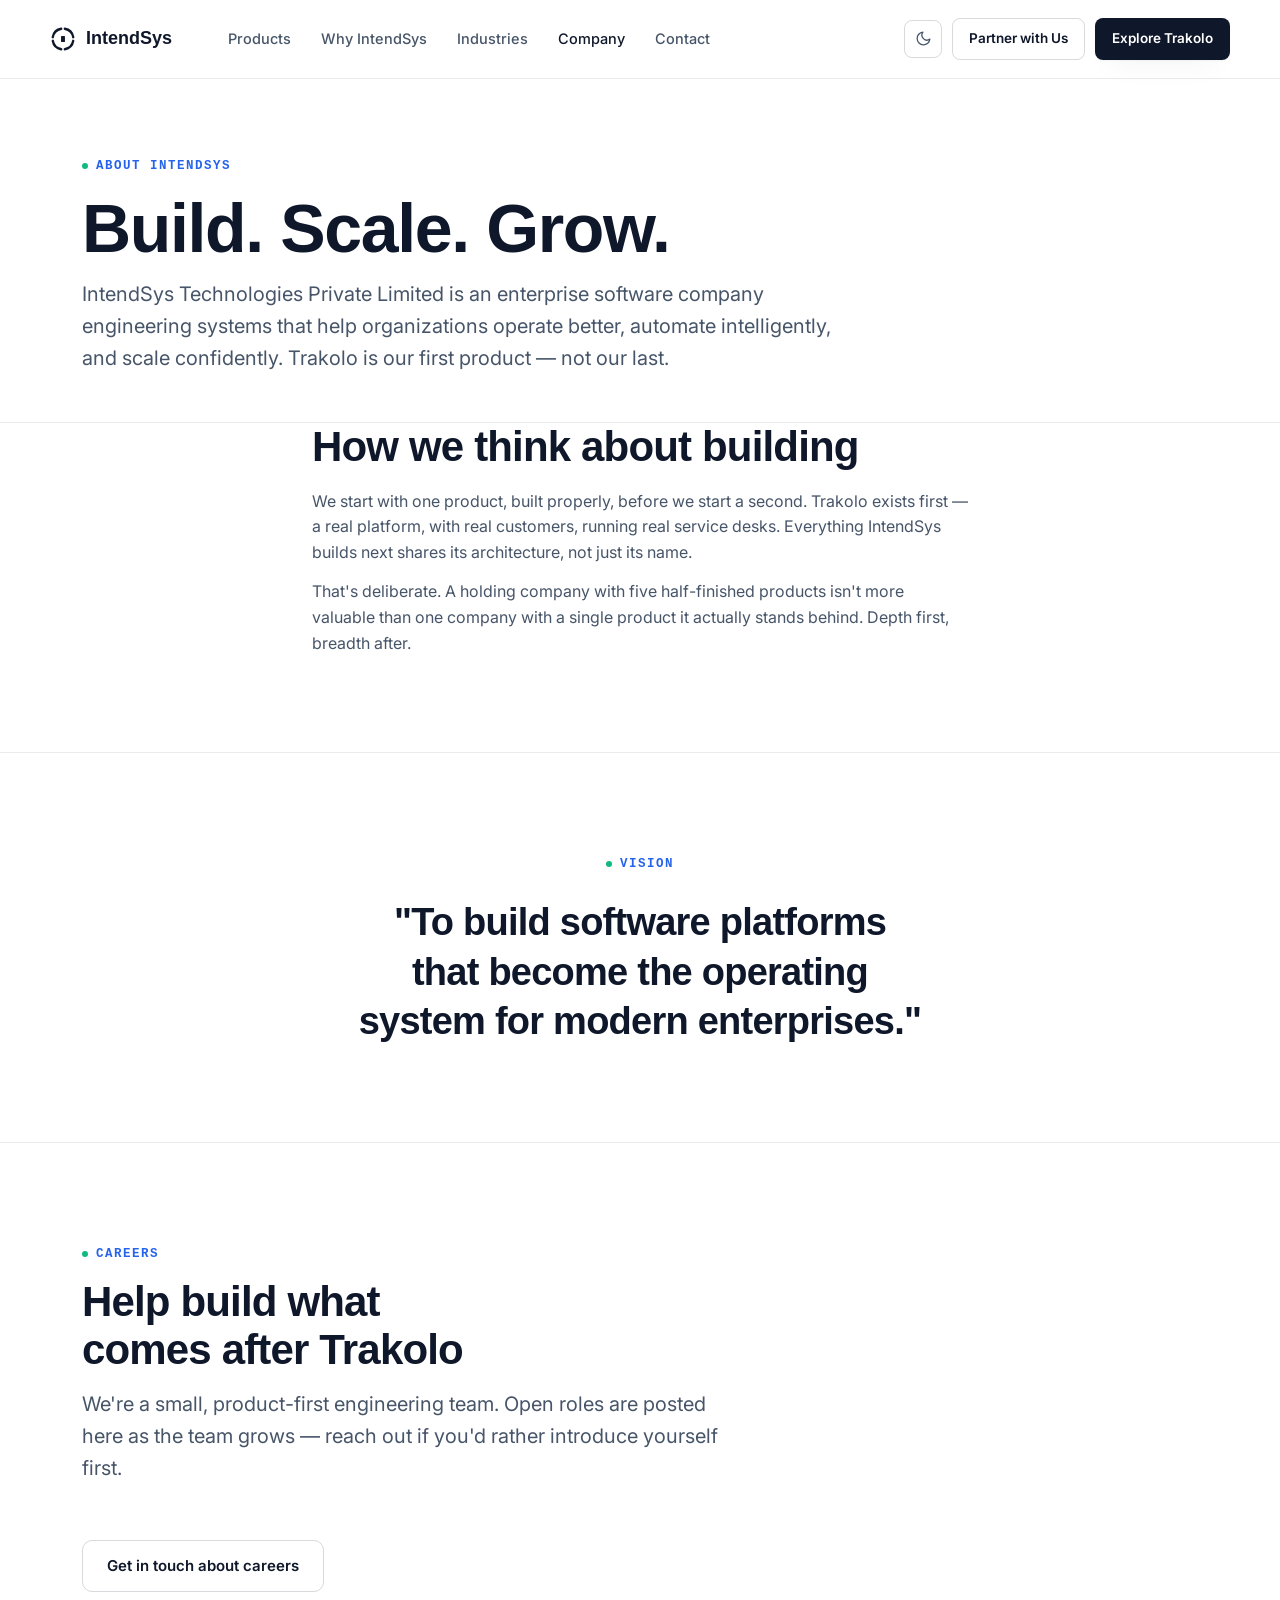
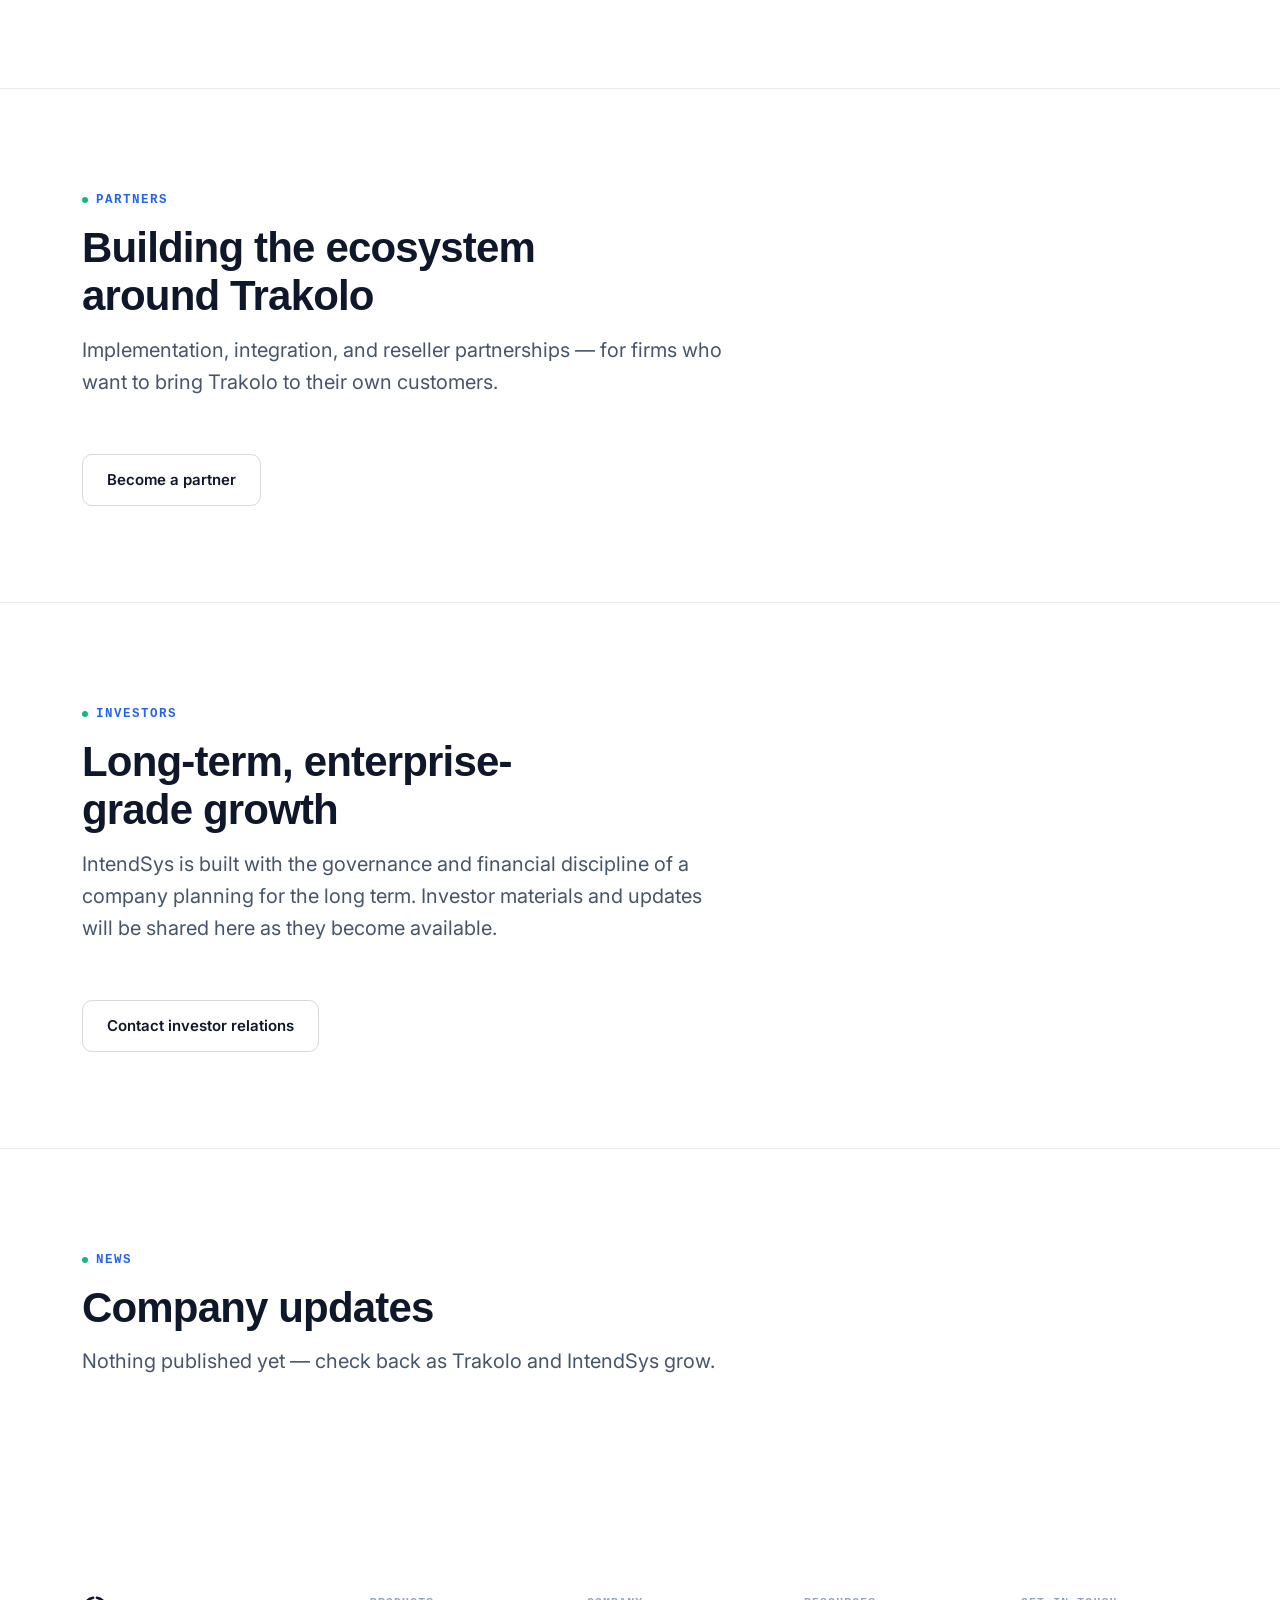
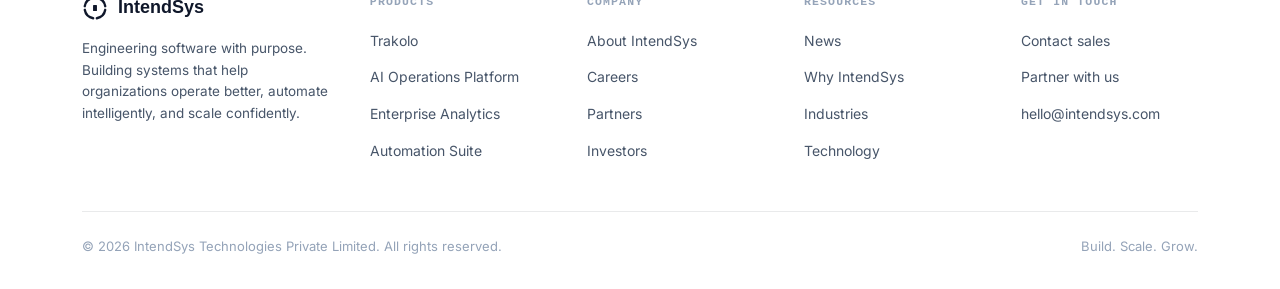
==== about.html @ 914d59b0 "Add IntendSys corporate website: home, Trakolo product page, about, contact" ====
<!DOCTYPE html>
<html lang="en">
<head>
<meta charset="UTF-8">
<meta name="viewport" content="width=device-width, initial-scale=1.0">
<title>About IntendSys — Build. Scale. Grow.</title>
<meta name="description" content="IntendSys Technologies Private Limited — the company behind Trakolo. Our vision, careers, partners, investors, and news.">
<link rel="icon" href="data:image/svg+xml,%3Csvg xmlns='http://www.w3.org/2000/svg' viewBox='0 0 100 100'%3E%3Cpath d='M56.95 10.61A40 40 0 0189.39 43.05M89.39 56.95A40 40 0 0156.95 89.39M43.05 89.39A40 40 0 0110.61 56.95M10.61 43.05A40 40 0 0143.05 10.61' fill='none' stroke='%230F172A' stroke-width='9' stroke-linecap='round'/%3E%3Crect x='42.5' y='38.5' width='15' height='23' rx='2.2' fill='%230F172A'/%3E%3C/svg%3E">
<link rel="stylesheet" href="styles.css">
</head>
<body>

<header class="site-header">
  <nav class="wrap nav">
    <a href="index.html" class="logo">
      <svg viewBox="0 0 100 100"><path d="M56.95 10.61A40 40 0 0189.39 43.05M89.39 56.95A40 40 0 0156.95 89.39M43.05 89.39A40 40 0 0110.61 56.95M10.61 43.05A40 40 0 0143.05 10.61" fill="none" stroke="currentColor" stroke-width="9" stroke-linecap="round"/><rect x="42.5" y="38.5" width="15" height="23" rx="2.2" fill="currentColor"/></svg>
      IntendSys
    </a>
    <button class="nav-toggle" aria-label="Toggle menu" aria-expanded="false">☰</button>
    <div class="nav-links">
      <a href="index.html#products">Products</a>
      <a href="index.html#why">Why IntendSys</a>
      <a href="index.html#industries">Industries</a>
      <a href="about.html" class="current">Company</a>
      <a href="contact.html">Contact</a>
    </div>
    <div class="nav-actions">
      <button class="theme-toggle" aria-label="Toggle dark mode">
        <svg class="moon" viewBox="0 0 24 24" fill="none" stroke="currentColor" stroke-width="1.8" stroke-linecap="round" stroke-linejoin="round"><path d="M21 12.79A9 9 0 1111.21 3 7 7 0 0021 12.79z"/></svg>
        <svg class="sun" viewBox="0 0 24 24" fill="none" stroke="currentColor" stroke-width="1.8" stroke-linecap="round" stroke-linejoin="round"><circle cx="12" cy="12" r="4"/><path d="M12 2v2M12 20v2M4.9 4.9l1.4 1.4M17.7 17.7l1.4 1.4M2 12h2M20 12h2M4.9 19.1l1.4-1.4M17.7 6.3l1.4-1.4"/></svg>
      </button>
      <a href="contact.html" class="btn btn-ghost btn-sm">Partner with Us</a>
      <a href="trakolo.html" class="btn btn-primary btn-sm">Explore Trakolo</a>
    </div>
  </nav>
</header>

<section class="page-header">
  <div class="wrap">
    <span class="eyebrow">About IntendSys</span>
    <h1>Build. Scale. Grow.</h1>
    <p class="lead">IntendSys Technologies Private Limited is an enterprise software company engineering systems that help organizations operate better, automate intelligently, and scale confidently. Trakolo is our first product — not our last.</p>
  </div>
</section>

<section style="padding-top:0;">
  <div class="wrap vision-inner" style="text-align:left; max-width:720px;">
    <h2 style="margin-bottom:18px;">How we think about building</h2>
    <p style="margin-bottom:14px;">We start with one product, built properly, before we start a second. Trakolo exists first — a real platform, with real customers, running real service desks. Everything IntendSys builds next shares its architecture, not just its name.</p>
    <p>That's deliberate. A holding company with five half-finished products isn't more valuable than one company with a single product it actually stands behind. Depth first, breadth after.</p>
  </div>
</section>

<section class="vision" id="vision">
  <div class="wrap vision-inner">
    <span class="eyebrow">Vision</span>
    <blockquote>"To build software platforms that become the operating system for modern enterprises."</blockquote>
  </div>
</section>

<section id="careers">
  <div class="wrap">
    <div class="section-head">
      <span class="eyebrow">Careers</span>
      <h2>Help build what comes after Trakolo</h2>
      <p class="lead">We're a small, product-first engineering team. Open roles are posted here as the team grows — reach out if you'd rather introduce yourself first.</p>
    </div>
    <a href="contact.html" class="btn btn-ghost">Get in touch about careers</a>
  </div>
</section>

<section id="partners">
  <div class="wrap">
    <div class="section-head">
      <span class="eyebrow">Partners</span>
      <h2>Building the ecosystem around Trakolo</h2>
      <p class="lead">Implementation, integration, and reseller partnerships — for firms who want to bring Trakolo to their own customers.</p>
    </div>
    <a href="contact.html" class="btn btn-ghost">Become a partner</a>
  </div>
</section>

<section id="investors">
  <div class="wrap">
    <div class="section-head">
      <span class="eyebrow">Investors</span>
      <h2>Long-term, enterprise-grade growth</h2>
      <p class="lead">IntendSys is built with the governance and financial discipline of a company planning for the long term. Investor materials and updates will be shared here as they become available.</p>
    </div>
    <a href="contact.html" class="btn btn-ghost">Contact investor relations</a>
  </div>
</section>

<section id="news">
  <div class="wrap">
    <div class="section-head">
      <span class="eyebrow">News</span>
      <h2>Company updates</h2>
      <p class="lead">Nothing published yet — check back as Trakolo and IntendSys grow.</p>
    </div>
  </div>
</section>

<footer>
  <div class="wrap">
    <div class="footer-top">
      <div class="footer-brand">
        <a href="index.html" class="logo">
          <svg viewBox="0 0 100 100"><path d="M56.95 10.61A40 40 0 0189.39 43.05M89.39 56.95A40 40 0 0156.95 89.39M43.05 89.39A40 40 0 0110.61 56.95M10.61 43.05A40 40 0 0143.05 10.61" fill="none" stroke="currentColor" stroke-width="9" stroke-linecap="round"/><rect x="42.5" y="38.5" width="15" height="23" rx="2.2" fill="currentColor"/></svg>
          IntendSys
        </a>
        <p>Engineering software with purpose. Building systems that help organizations operate better, automate intelligently, and scale confidently.</p>
      </div>
      <div class="footer-col">
        <h5>Products</h5>
        <ul>
          <li><a href="trakolo.html">Trakolo</a></li>
          <li><a href="index.html#products">AI Operations Platform</a></li>
          <li><a href="index.html#products">Enterprise Analytics</a></li>
          <li><a href="index.html#products">Automation Suite</a></li>
        </ul>
      </div>
      <div class="footer-col">
        <h5>Company</h5>
        <ul>
          <li><a href="about.html">About IntendSys</a></li>
          <li><a href="about.html#careers">Careers</a></li>
          <li><a href="about.html#partners">Partners</a></li>
          <li><a href="about.html#investors">Investors</a></li>
        </ul>
      </div>
      <div class="footer-col">
        <h5>Resources</h5>
        <ul>
          <li><a href="about.html#news">News</a></li>
          <li><a href="index.html#why">Why IntendSys</a></li>
          <li><a href="index.html#industries">Industries</a></li>
          <li><a href="index.html#technology">Technology</a></li>
        </ul>
      </div>
      <div class="footer-col">
        <h5>Get in touch</h5>
        <ul>
          <li><a href="contact.html">Contact sales</a></li>
          <li><a href="contact.html">Partner with us</a></li>
          <li><a href="mailto:hello@intendsys.com">hello@intendsys.com</a></li>
        </ul>
      </div>
    </div>
    <div class="footer-bottom">
      <span>© 2026 IntendSys Technologies Private Limited. All rights reserved.</span>
      <span>Build. Scale. Grow.</span>
    </div>
  </div>
</footer>

<script src="nav.js"></script>
</body>
</html>
---- styles.css ----
/* IntendSys — shared styles */

@import url('https://api.fontshare.com/v2/css?f[]=general-sans@600,500,700&display=swap');
@import url('https://fonts.googleapis.com/css2?family=Inter:wght@400;500;600;700&display=swap');

:root{
  --navy: #0F172A;
  --blue: #2563EB;
  --blue-soft: #E8EFFE;
  --emerald: #10B981;
  --emerald-soft: #E4F7EF;

  --ink: #0F172A;
  --ink-soft: #475569;
  --ink-faint: #94A3B8;
  --paper: #FFFFFF;
  --panel: #F8FAFC;
  --panel-raised: #FFFFFF;
  --line: rgba(15,23,42,0.09);
  --line-strong: rgba(15,23,42,0.16);

  --shadow: 0 1px 2px rgba(15,23,42,0.04), 0 12px 32px -16px rgba(15,23,42,0.12);
  --shadow-lg: 0 24px 64px -24px rgba(15,23,42,0.22);

  --display: 'General Sans', -apple-system, BlinkMacSystemFont, 'Segoe UI', sans-serif;
  --sans: 'Inter', -apple-system, BlinkMacSystemFont, 'Segoe UI', sans-serif;
  --mono: ui-monospace, 'SF Mono', 'JetBrains Mono', Menlo, Consolas, monospace;

  --radius: 14px;
  --wrap: 1180px;
}

:root[data-theme="dark"]{
  --ink: #F1F5F9;
  --ink-soft: #A9B4C4;
  --ink-faint: #64748B;
  --paper: #0B1220;
  --panel: #111A2E;
  --panel-raised: #141D33;
  --line: rgba(241,245,249,0.09);
  --line-strong: rgba(241,245,249,0.16);
  --blue-soft: rgba(37,99,235,0.16);
  --emerald-soft: rgba(16,185,129,0.14);
  --shadow: 0 1px 2px rgba(0,0,0,0.2), 0 12px 32px -16px rgba(0,0,0,0.5);
  --shadow-lg: 0 24px 64px -24px rgba(0,0,0,0.7);
}

@media (prefers-color-scheme: dark){
  :root:not([data-theme="light"]){
    --ink: #F1F5F9;
    --ink-soft: #A9B4C4;
    --ink-faint: #64748B;
    --paper: #0B1220;
    --panel: #111A2E;
    --panel-raised: #141D33;
    --line: rgba(241,245,249,0.09);
    --line-strong: rgba(241,245,249,0.16);
    --blue-soft: rgba(37,99,235,0.16);
    --emerald-soft: rgba(16,185,129,0.14);
    --shadow: 0 1px 2px rgba(0,0,0,0.2), 0 12px 32px -16px rgba(0,0,0,0.5);
    --shadow-lg: 0 24px 64px -24px rgba(0,0,0,0.7);
  }
}

*{ box-sizing: border-box; margin:0; padding:0; }
html{ scroll-behavior: smooth; }
@media (prefers-reduced-motion: reduce){
  html{ scroll-behavior: auto; }
  *{ animation: none !important; transition: none !important; }
}
body{
  font-family: var(--sans);
  background: var(--paper);
  color: var(--ink);
  line-height: 1.6;
  -webkit-font-smoothing: antialiased;
  transition: background .25s ease, color .25s ease;
}
a{ color: inherit; text-decoration: none; }
img,svg{ display:block; max-width:100%; }
:focus-visible{ outline: 2px solid var(--blue); outline-offset: 3px; border-radius: 4px; }

.wrap{ max-width: var(--wrap); margin: 0 auto; padding: 0 32px; }

h1,h2,h3,h4{ font-family: var(--display); font-weight: 600; letter-spacing: -0.02em; text-wrap: balance; color: var(--ink); }
h1{ font-size: clamp(38px, 5.6vw, 68px); line-height: 1.06; }
h2{ font-size: clamp(28px, 3.4vw, 42px); line-height: 1.14; }
h3{ font-size: 20px; line-height: 1.3; }
p{ color: var(--ink-soft); }
.lead{ font-size: clamp(17px, 1.7vw, 20px); color: var(--ink-soft); max-width: 60ch; }

.eyebrow{
  display:inline-flex; align-items:center; gap:8px;
  font-family: var(--mono); font-size: 12.5px; letter-spacing: 0.12em; text-transform: uppercase;
  color: var(--blue); font-weight: 600;
}
.eyebrow::before{ content:""; width:6px; height:6px; border-radius:50%; background: var(--emerald); }

/* Buttons */
.btn{
  display:inline-flex; align-items:center; justify-content:center; gap:8px;
  padding: 13px 24px; border-radius: 10px; font-weight: 600; font-size: 15px;
  border: 1.5px solid transparent; cursor: pointer; font-family: var(--sans);
  transition: transform .15s ease, background .15s ease, border-color .15s ease, box-shadow .15s ease;
  white-space: nowrap;
}
.btn:active{ transform: translateY(1px); }
.btn-primary{ background: var(--navy); color: #fff; box-shadow: var(--shadow); }
.btn-primary:hover{ background: var(--blue); }
:root[data-theme="dark"] .btn-primary,
@media (prefers-color-scheme: dark){ .btn-primary{ background: var(--blue); color:#fff; } }
.btn-ghost{ border-color: var(--line-strong); color: var(--ink); background: transparent; }
.btn-ghost:hover{ border-color: var(--blue); color: var(--blue); }
.btn-sm{ padding: 9px 16px; font-size: 13.5px; border-radius: 8px; }

/* Nav */
.site-header{
  position: sticky; top:0; z-index: 100;
  background: color-mix(in srgb, var(--paper) 82%, transparent);
  backdrop-filter: blur(14px); -webkit-backdrop-filter: blur(14px);
  border-bottom: 1px solid var(--line);
}
.nav{ display:flex; align-items:center; padding: 18px 0; gap: 12px; }
.logo{ display:flex; align-items:center; gap:10px; font-family: var(--display); font-weight:600; font-size:18px; color: var(--ink); flex-shrink:0; }
.logo svg{ width:26px; height:26px; color: var(--navy); }
:root[data-theme="dark"] .logo svg{ color: var(--ink); }
@media (prefers-color-scheme: dark){ .logo svg{ color: var(--ink); } }

.nav-links{ display:flex; gap:30px; font-size:14.5px; color: var(--ink-soft); font-weight:500; margin-left:44px; }
.nav-links a:hover{ color: var(--ink); }
.nav-links a.current{ color: var(--ink); }
.nav-actions{ display:flex; align-items:center; gap:10px; margin-left:auto; padding-left:16px; }
.theme-toggle{
  width:38px; height:38px; border-radius:8px; border:1px solid var(--line-strong);
  background: transparent; color: var(--ink-soft); display:flex; align-items:center; justify-content:center;
  cursor:pointer; flex-shrink:0;
}
.theme-toggle:hover{ color: var(--ink); border-color: var(--blue); }
.theme-toggle svg{ width:17px; height:17px; }
.theme-toggle .sun{ display:none; }
:root[data-theme="dark"] .theme-toggle .moon{ display:none; }
:root[data-theme="dark"] .theme-toggle .sun{ display:block; }
@media (prefers-color-scheme: dark){
  :root:not([data-theme="light"]) .theme-toggle .moon{ display:none; }
  :root:not([data-theme="light"]) .theme-toggle .sun{ display:block; }
}

.nav-toggle{ display:none; background:none; border:1px solid var(--line-strong); border-radius:8px; font-size:18px; width:40px; height:40px; align-items:center; justify-content:center; cursor:pointer; color:var(--ink); }

@media (max-width: 1080px){
  .nav-toggle{ display:inline-flex; }
  .nav-actions .btn-ghost{ display:none; }
  .nav-links{
    display:none; flex-direction:column; gap:0; margin-left:0;
    position:absolute; top:100%; left:20px; right:20px;
    background: var(--panel-raised); border:1px solid var(--line); border-radius:12px;
    padding:6px 18px; box-shadow: var(--shadow-lg); z-index:60;
  }
  .nav-links.open{ display:flex; }
  .nav-links a{ padding:13px 0; border-bottom:1px solid var(--line); }
  .nav-links a:last-child{ border-bottom:none; }
}

/* Sections */
section{ padding: 96px 0; }
section + section{ border-top: 1px solid var(--line); }
.section-head{ max-width: 640px; margin-bottom: 56px; }
.section-head .eyebrow{ margin-bottom: 14px; }
.section-head h2{ margin-bottom: 14px; }

/* Hero */
.hero{ padding: 88px 0 40px; border-top:none; }
.hero-inner{ display:grid; grid-template-columns: 1.05fr 0.95fr; gap: 64px; align-items:center; }
.hero h1{ margin-bottom: 22px; }
.hero .lead{ margin-bottom: 34px; }
.hero-ctas{ display:flex; gap:14px; flex-wrap:wrap; margin-bottom: 28px; }
.hero-note{ font-size: 13px; color: var(--ink-faint); font-family: var(--mono); }

.philosophy-strip{
  display:flex; align-items:center; gap:14px; flex-wrap:wrap;
  margin-top: 40px; padding-top: 28px; border-top: 1px solid var(--line);
}
.philosophy-strip .word{ font-family: var(--display); font-weight:600; font-size:15px; color: var(--ink); }
.philosophy-strip .sep{ color: var(--ink-faint); }
.philosophy-strip .tag{ font-size:13.5px; color: var(--ink-soft); margin-left:auto; }

/* Product mockup */
.mockup{
  background: var(--panel-raised); border:1px solid var(--line); border-radius: 18px;
  box-shadow: var(--shadow-lg); padding: 20px; position:relative; overflow:hidden;
}
.mockup::before{
  content:""; position:absolute; inset:-40% -40% auto auto; width:60%; height:60%;
  background: radial-gradient(circle, var(--blue-soft), transparent 70%); z-index:0; pointer-events:none;
}
.mockup-bar{ display:flex; align-items:center; gap:8px; margin-bottom:16px; position:relative; z-index:1; }
.mockup-dot{ width:9px; height:9px; border-radius:50%; background: var(--line-strong); }
.mockup-title{ font-size:12.5px; color: var(--ink-faint); font-family: var(--mono); margin-left:8px; }
.ticket-row{
  display:grid; grid-template-columns: auto 1fr auto auto; align-items:center; gap:14px;
  padding: 14px; border-radius:10px; background: var(--panel); border:1px solid var(--line);
  margin-bottom:10px; position:relative; z-index:1;
}
.ticket-row:last-child{ margin-bottom:0; }
.ticket-avatar{ width:26px; height:26px; border-radius:50%; background: linear-gradient(135deg, var(--blue), var(--emerald)); flex-shrink:0; }
.ticket-lines .l1{ height:9px; width:70%; background: var(--line-strong); border-radius:4px; margin-bottom:7px; }
.ticket-lines .l2{ height:7px; width:45%; background: var(--line); border-radius:4px; }
.pill{ font-size:11px; font-weight:600; padding:4px 10px; border-radius:20px; white-space:nowrap; font-family: var(--mono); }
.pill-open{ background: var(--blue-soft); color: var(--blue); }
.pill-progress{ background: var(--emerald-soft); color: var(--emerald); }
.pill-done{ background: var(--line); color: var(--ink-faint); }
.ticket-id{ font-size:12px; color: var(--ink-faint); font-family: var(--mono); }

/* Product cards */
.product-grid{ display:grid; grid-template-columns: 1.3fr 1fr; gap: 24px; }
.product-card{
  border:1px solid var(--line); border-radius: var(--radius); padding: 36px;
  background: var(--panel-raised); position:relative; overflow:hidden;
}
.product-card.flagship{
  background: linear-gradient(160deg, var(--panel-raised), var(--panel));
  border-color: var(--line-strong);
  box-shadow: var(--shadow);
}
.product-card .badge{
  display:inline-flex; align-items:center; gap:6px; font-size:11.5px; font-weight:700;
  text-transform:uppercase; letter-spacing:0.08em; padding:5px 11px; border-radius:20px;
  background: var(--emerald-soft); color: var(--emerald); margin-bottom:18px; font-family: var(--mono);
}
.product-card h3{ font-size: 24px; margin-bottom:8px; }
.product-card .tagline{ color: var(--ink-soft); font-size:15px; margin-bottom:22px; }
.feature-tags{ display:flex; flex-wrap:wrap; gap:8px; margin-bottom:26px; }
.feature-tags span{
  font-size:12.5px; padding:6px 12px; border-radius:8px; background: var(--panel); border:1px solid var(--line);
  color: var(--ink-soft); font-family: var(--mono);
}
.coming-soon-grid{ display:grid; gap:16px; }
.soon-card{
  border:1px dashed var(--line-strong); border-radius:12px; padding:22px;
  color: var(--ink-faint); display:flex; flex-direction:column; gap:6px;
}
.soon-card .name{ font-family: var(--display); font-weight:600; color: var(--ink-soft); font-size:16px; }
.soon-card .tag{ font-size:11.5px; text-transform:uppercase; letter-spacing:0.08em; font-family: var(--mono); }

/* Feature grid (Why IntendSys) */
.feature-grid{ display:grid; grid-template-columns: repeat(4, 1fr); gap: 1px; background: var(--line); border:1px solid var(--line); border-radius: var(--radius); overflow:hidden; }
.feature-item{ background: var(--panel-raised); padding: 30px 26px; display:flex; flex-direction:column; gap:14px; }
.feature-item .icon{ width:38px; height:38px; border-radius:10px; background: var(--blue-soft); color: var(--blue); display:flex; align-items:center; justify-content:center; }
.feature-item .icon svg{ width:19px; height:19px; }
.feature-item h4{ font-family: var(--display); font-weight:600; font-size:15.5px; color: var(--ink); }
.feature-item p{ font-size:13.5px; margin:0; }

/* Chip grids (Industries, Technology) */
.chip-grid{ display:flex; flex-wrap:wrap; gap:12px; }
.chip{
  display:flex; align-items:center; gap:10px; padding: 14px 20px; border-radius:12px;
  border:1px solid var(--line); background: var(--panel-raised); font-weight:600; font-size:14.5px;
  color: var(--ink); transition: border-color .15s ease, transform .15s ease;
}
.chip:hover{ border-color: var(--blue); transform: translateY(-2px); }
.chip .dot{ width:7px; height:7px; border-radius:50%; background: var(--emerald); }

/* Vision */
.vision{ text-align:center; }
.vision-inner{ max-width: 780px; margin: 0 auto; }
.vision blockquote{ font-family: var(--display); font-size: clamp(24px, 3.4vw, 38px); font-weight:600; letter-spacing:-0.02em; color: var(--ink); line-height:1.3; text-wrap: balance; }
.vision .eyebrow{ justify-content:center; margin-bottom:24px; }

/* CTA band */
.cta-band{
  border-radius: 24px; padding: 64px 56px; text-align:center;
  background: var(--navy); color:#fff; position:relative; overflow:hidden;
}
.cta-band::before{ content:""; position:absolute; inset:0; background: radial-gradient(circle at 20% 20%, rgba(37,99,235,0.35), transparent 55%), radial-gradient(circle at 80% 80%, rgba(16,185,129,0.28), transparent 55%); }
.cta-band > *{ position:relative; z-index:1; }
.cta-band h2{ color:#fff; margin-bottom:14px; }
.cta-band p{ color: rgba(255,255,255,0.72); max-width:52ch; margin: 0 auto 30px; }
.cta-band .hero-ctas{ justify-content:center; }
.cta-band .btn-ghost{ border-color: rgba(255,255,255,0.3); color:#fff; }
.cta-band .btn-ghost:hover{ border-color: var(--emerald); color: var(--emerald); }
.cta-band .btn-primary{ background:#fff; color: var(--navy); }
.cta-band .btn-primary:hover{ background: var(--emerald-soft); }

/* Footer */
footer{ padding: 64px 0 32px; }
.footer-top{ display:grid; grid-template-columns: 1.4fr repeat(4, 1fr); gap: 40px; padding-bottom: 48px; border-bottom: 1px solid var(--line); }
.footer-brand .logo{ margin-bottom: 16px; }
.footer-brand p{ font-size: 13.5px; max-width: 32ch; }
.footer-col h5{ font-family: var(--mono); font-size:11.5px; text-transform:uppercase; letter-spacing:0.1em; color: var(--ink-faint); margin-bottom:16px; }
.footer-col ul{ list-style:none; display:flex; flex-direction:column; gap:11px; }
.footer-col a{ font-size:14px; color: var(--ink-soft); }
.footer-col a:hover{ color: var(--ink); }
.footer-bottom{ display:flex; align-items:center; justify-content:space-between; padding-top:24px; font-size:13px; color: var(--ink-faint); flex-wrap:wrap; gap:12px; }
.footer-bottom .socials{ display:flex; gap:16px; }

/* Page header (inner pages) */
.page-header{ padding: 72px 0 48px; }
.page-header .eyebrow{ margin-bottom:16px; }
.page-header .lead{ margin-top:14px; }

@media (max-width: 900px){
  .hero-inner{ grid-template-columns: 1fr; }
  .product-grid{ grid-template-columns: 1fr; }
  .feature-grid{ grid-template-columns: repeat(2, 1fr); }
  .footer-top{ grid-template-columns: repeat(2, 1fr); }
}
@media (max-width: 560px){
  section{ padding: 64px 0; }
  .feature-grid{ grid-template-columns: 1fr; }
  .footer-top{ grid-template-columns: 1fr; gap:32px; }
  .cta-band{ padding: 48px 24px; }
}
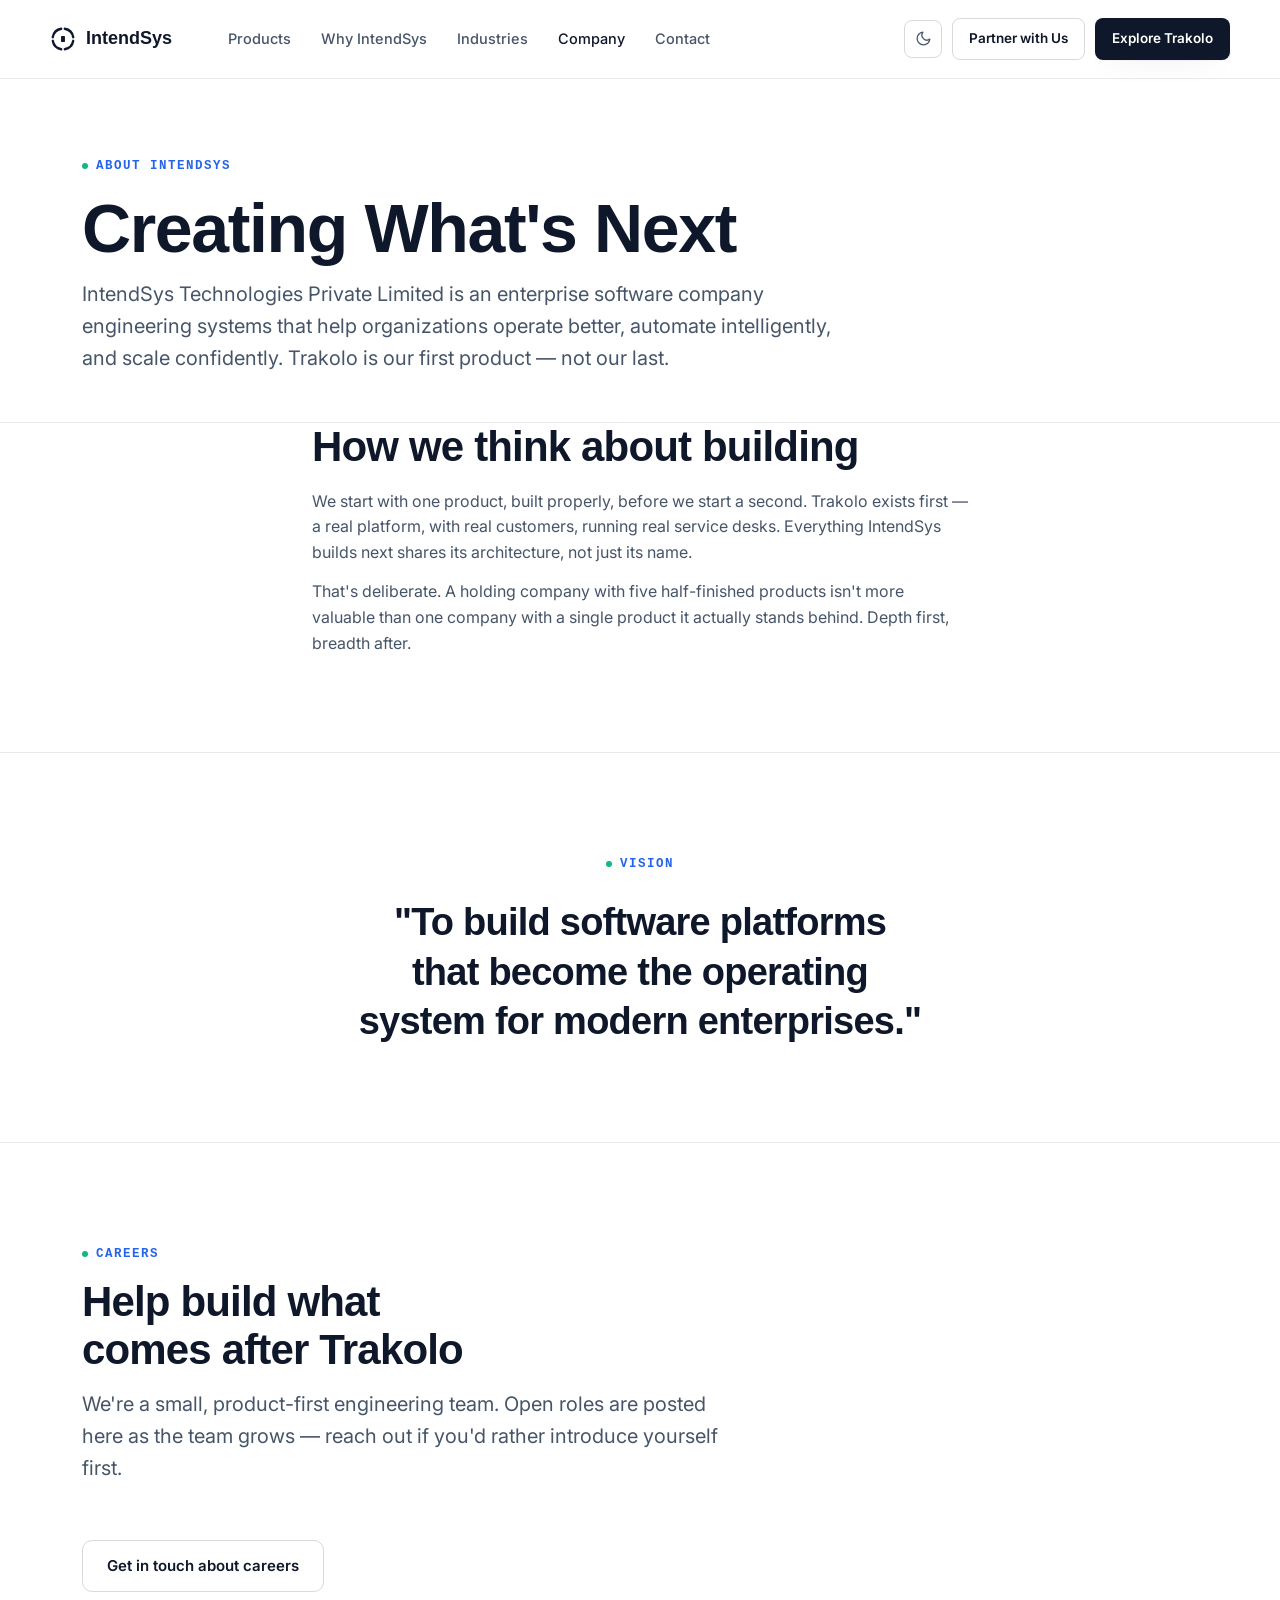
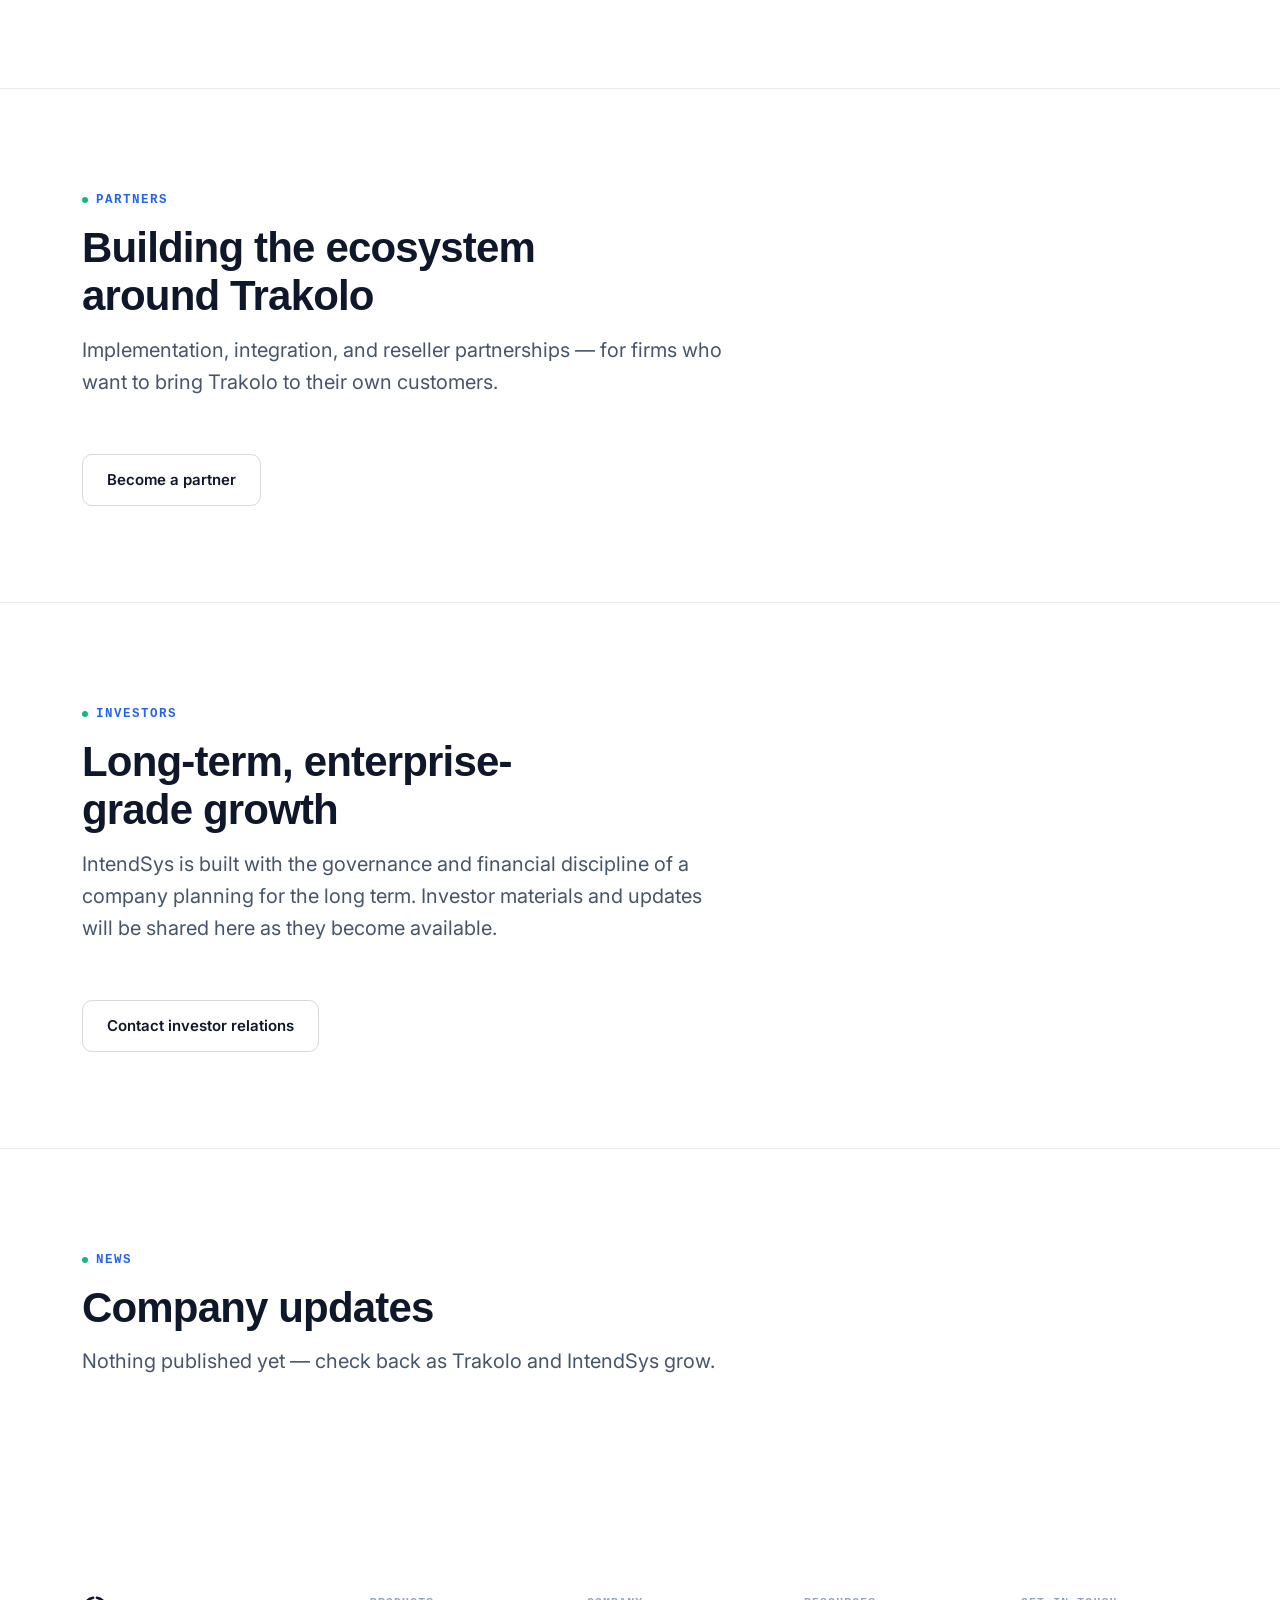
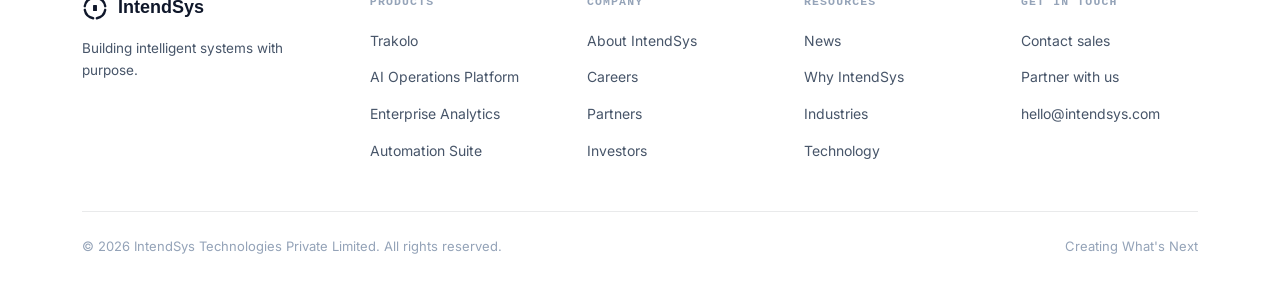
==== commit 497afd30: "Update brand tagline to 'Creating What's Next' Replaces 'Build. Scale. Grow.' as the tagline and 'En" ====
--- a/about.html
+++ b/about.html
@@ -3,7 +3,7 @@
 <head>
 <meta charset="UTF-8">
 <meta name="viewport" content="width=device-width, initial-scale=1.0">
-<title>About IntendSys — Build. Scale. Grow.</title>
+<title>About IntendSys — Creating What's Next</title>
 <meta name="description" content="IntendSys Technologies Private Limited — the company behind Trakolo. Our vision, careers, partners, investors, and news.">
 <link rel="icon" href="data:image/svg+xml,%3Csvg xmlns='http://www.w3.org/2000/svg' viewBox='0 0 100 100'%3E%3Cpath d='M56.95 10.61A40 40 0 0189.39 43.05M89.39 56.95A40 40 0 0156.95 89.39M43.05 89.39A40 40 0 0110.61 56.95M10.61 43.05A40 40 0 0143.05 10.61' fill='none' stroke='%230F172A' stroke-width='9' stroke-linecap='round'/%3E%3Crect x='42.5' y='38.5' width='15' height='23' rx='2.2' fill='%230F172A'/%3E%3C/svg%3E">
 <link rel="stylesheet" href="styles.css">
@@ -38,7 +38,7 @@
 <section class="page-header">
   <div class="wrap">
     <span class="eyebrow">About IntendSys</span>
-    <h1>Build. Scale. Grow.</h1>
+    <h1>Creating What's Next</h1>
     <p class="lead">IntendSys Technologies Private Limited is an enterprise software company engineering systems that help organizations operate better, automate intelligently, and scale confidently. Trakolo is our first product — not our last.</p>
   </div>
 </section>
@@ -109,7 +109,7 @@
           <svg viewBox="0 0 100 100"><path d="M56.95 10.61A40 40 0 0189.39 43.05M89.39 56.95A40 40 0 0156.95 89.39M43.05 89.39A40 40 0 0110.61 56.95M10.61 43.05A40 40 0 0143.05 10.61" fill="none" stroke="currentColor" stroke-width="9" stroke-linecap="round"/><rect x="42.5" y="38.5" width="15" height="23" rx="2.2" fill="currentColor"/></svg>
           IntendSys
         </a>
-        <p>Engineering software with purpose. Building systems that help organizations operate better, automate intelligently, and scale confidently.</p>
+        <p>Building intelligent systems with purpose.</p>
       </div>
       <div class="footer-col">
         <h5>Products</h5>
@@ -149,7 +149,7 @@
     </div>
     <div class="footer-bottom">
       <span>© 2026 IntendSys Technologies Private Limited. All rights reserved.</span>
-      <span>Build. Scale. Grow.</span>
+      <span>Creating What's Next</span>
     </div>
   </div>
 </footer>
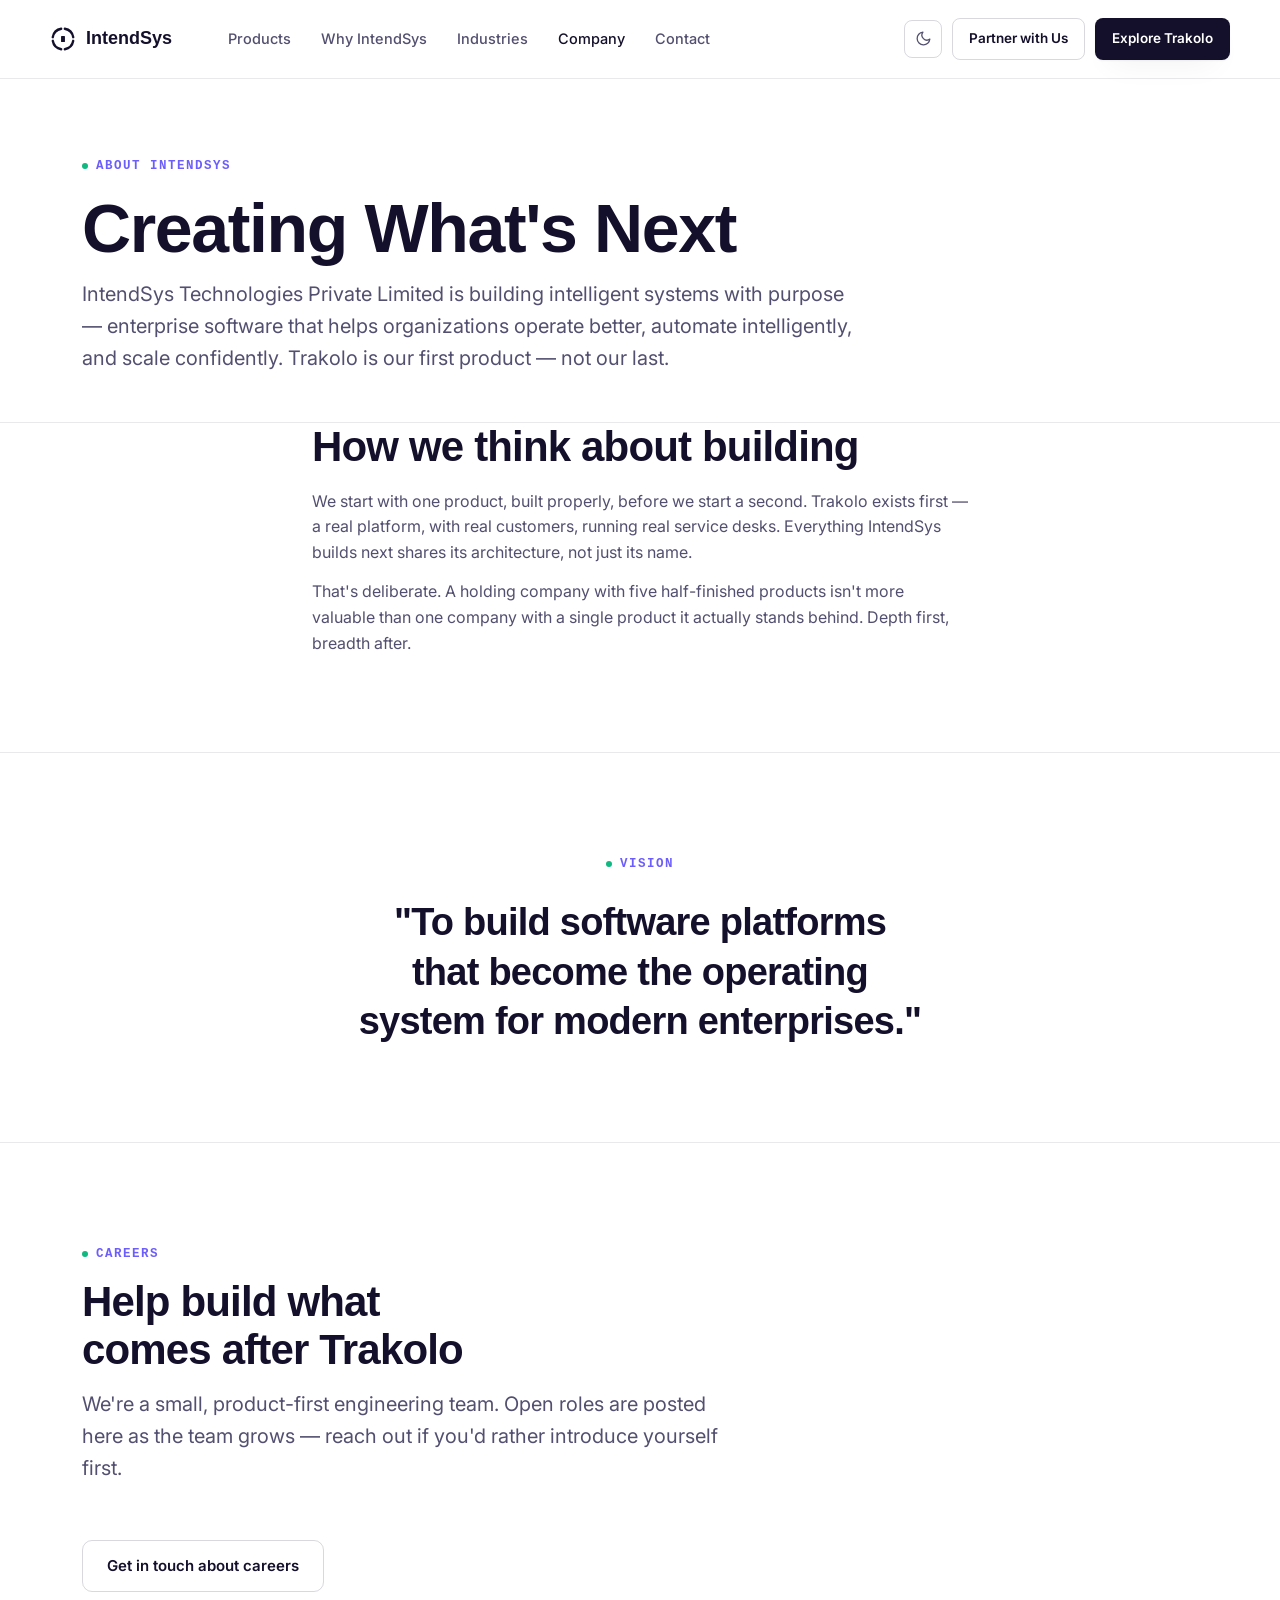
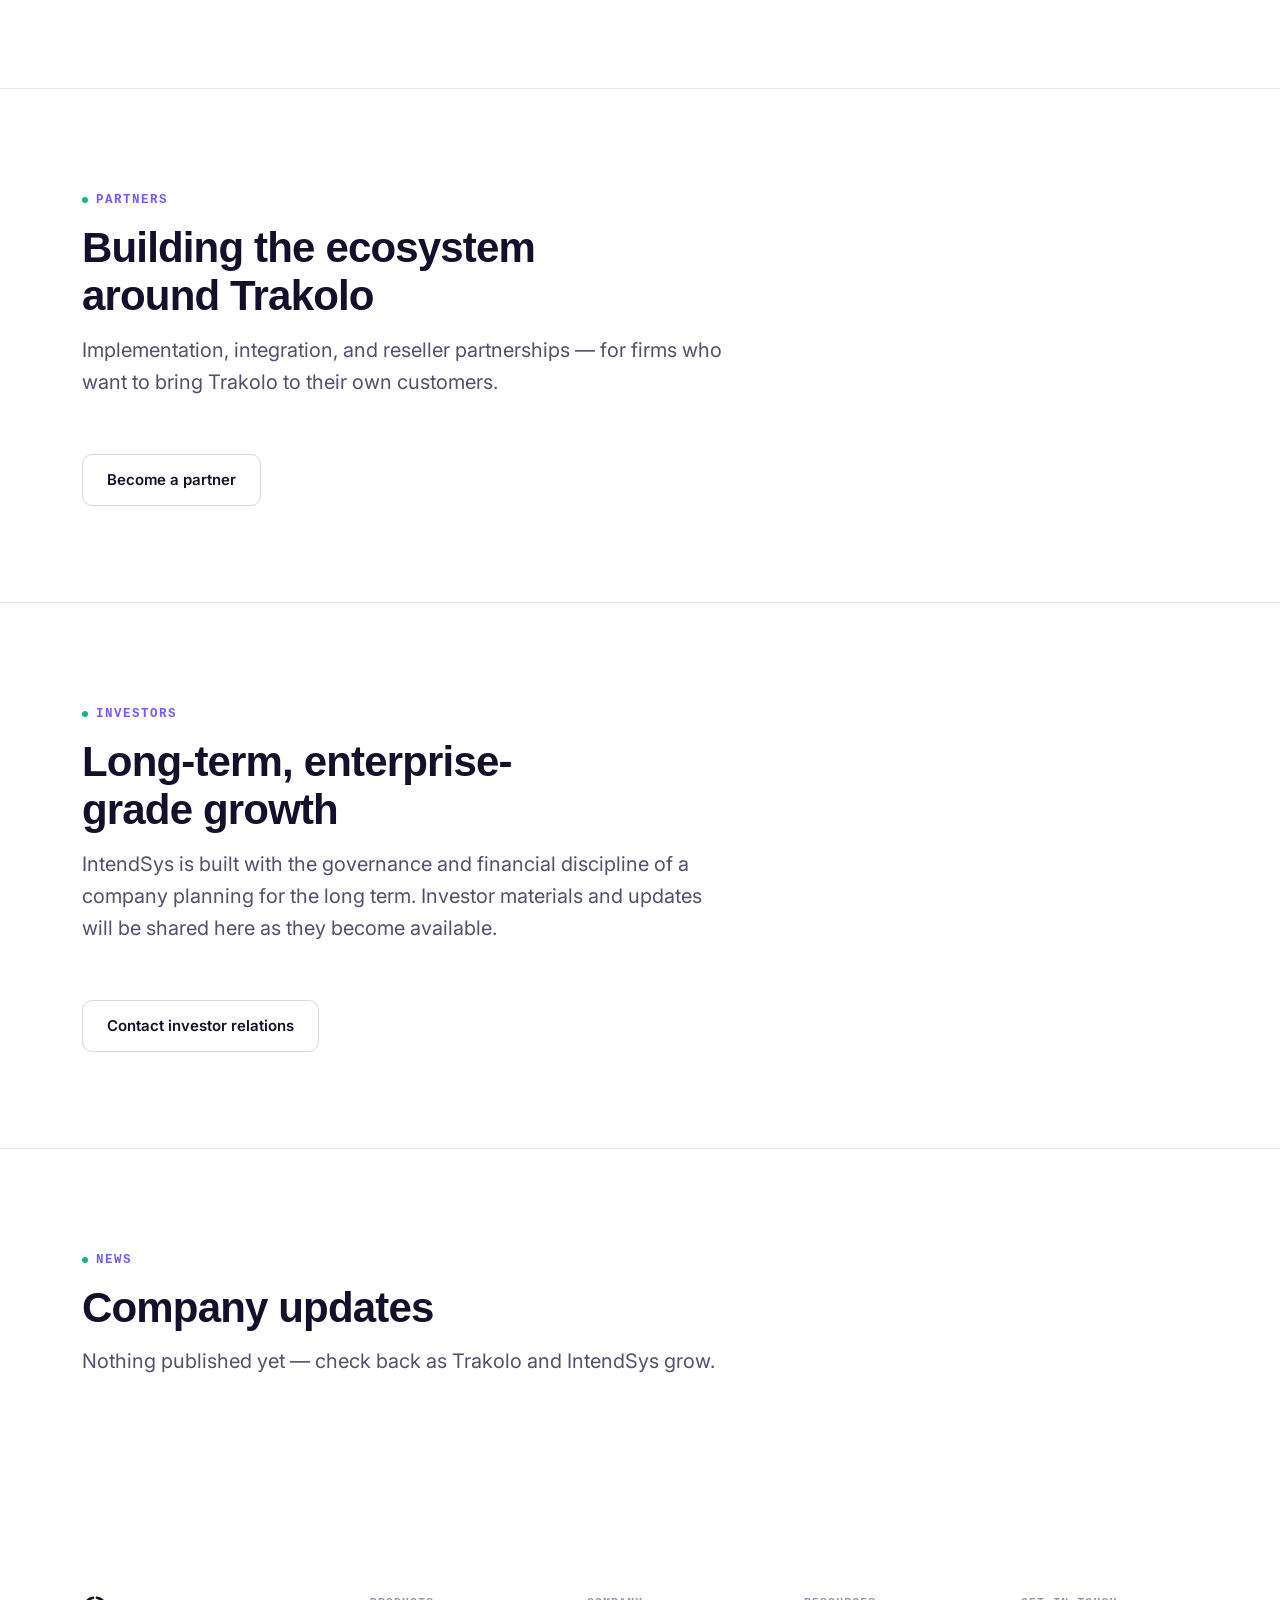
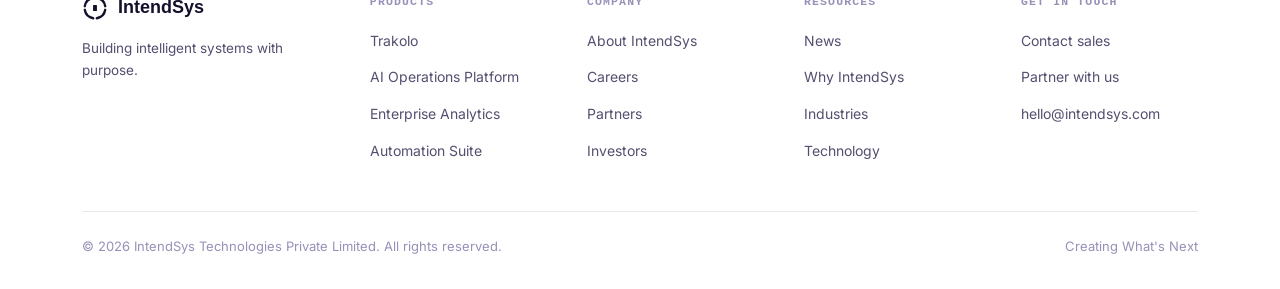
==== commit 395fc42e: "Update site theme to violet-indigo, matching the 'Creating What's Next' direction Recolors the ink/p" ====
--- a/about.html
+++ b/about.html
@@ -5,7 +5,7 @@
 <meta name="viewport" content="width=device-width, initial-scale=1.0">
 <title>About IntendSys — Creating What's Next</title>
 <meta name="description" content="IntendSys Technologies Private Limited — the company behind Trakolo. Our vision, careers, partners, investors, and news.">
-<link rel="icon" href="data:image/svg+xml,%3Csvg xmlns='http://www.w3.org/2000/svg' viewBox='0 0 100 100'%3E%3Cpath d='M56.95 10.61A40 40 0 0189.39 43.05M89.39 56.95A40 40 0 0156.95 89.39M43.05 89.39A40 40 0 0110.61 56.95M10.61 43.05A40 40 0 0143.05 10.61' fill='none' stroke='%230F172A' stroke-width='9' stroke-linecap='round'/%3E%3Crect x='42.5' y='38.5' width='15' height='23' rx='2.2' fill='%230F172A'/%3E%3C/svg%3E">
+<link rel="icon" href="data:image/svg+xml,%3Csvg xmlns='http://www.w3.org/2000/svg' viewBox='0 0 100 100'%3E%3Cpath d='M56.95 10.61A40 40 0 0189.39 43.05M89.39 56.95A40 40 0 0156.95 89.39M43.05 89.39A40 40 0 0110.61 56.95M10.61 43.05A40 40 0 0143.05 10.61' fill='none' stroke='%2314102B' stroke-width='9' stroke-linecap='round'/%3E%3Crect x='42.5' y='38.5' width='15' height='23' rx='2.2' fill='%2314102B'/%3E%3C/svg%3E">
 <link rel="stylesheet" href="styles.css">
 </head>
 <body>
@@ -39,7 +39,7 @@
   <div class="wrap">
     <span class="eyebrow">About IntendSys</span>
     <h1>Creating What's Next</h1>
-    <p class="lead">IntendSys Technologies Private Limited is an enterprise software company engineering systems that help organizations operate better, automate intelligently, and scale confidently. Trakolo is our first product — not our last.</p>
+    <p class="lead">IntendSys Technologies Private Limited is building intelligent systems with purpose — enterprise software that helps organizations operate better, automate intelligently, and scale confidently. Trakolo is our first product — not our last.</p>
   </div>
 </section>
 
--- a/styles.css
+++ b/styles.css
@@ -4,23 +4,23 @@
 @import url('https://fonts.googleapis.com/css2?family=Inter:wght@400;500;600;700&display=swap');
 
 :root{
-  --navy: #0F172A;
-  --blue: #2563EB;
-  --blue-soft: #E8EFFE;
+  --navy: #14102B;
+  --blue: #6D5DFC;
+  --blue-soft: #EEEAFF;
   --emerald: #10B981;
   --emerald-soft: #E4F7EF;
 
-  --ink: #0F172A;
-  --ink-soft: #475569;
-  --ink-faint: #94A3B8;
+  --ink: #14102B;
+  --ink-soft: #534F70;
+  --ink-faint: #9691B8;
   --paper: #FFFFFF;
-  --panel: #F8FAFC;
+  --panel: #F9F8FC;
   --panel-raised: #FFFFFF;
-  --line: rgba(15,23,42,0.09);
-  --line-strong: rgba(15,23,42,0.16);
-
-  --shadow: 0 1px 2px rgba(15,23,42,0.04), 0 12px 32px -16px rgba(15,23,42,0.12);
-  --shadow-lg: 0 24px 64px -24px rgba(15,23,42,0.22);
+  --line: rgba(20,16,43,0.09);
+  --line-strong: rgba(20,16,43,0.16);
+
+  --shadow: 0 1px 2px rgba(20,16,43,0.05), 0 12px 32px -16px rgba(20,16,43,0.14);
+  --shadow-lg: 0 24px 64px -24px rgba(20,16,43,0.26);
 
   --display: 'General Sans', -apple-system, BlinkMacSystemFont, 'Segoe UI', sans-serif;
   --sans: 'Inter', -apple-system, BlinkMacSystemFont, 'Segoe UI', sans-serif;
@@ -34,12 +34,12 @@
   --ink: #F1F5F9;
   --ink-soft: #A9B4C4;
   --ink-faint: #64748B;
-  --paper: #0B1220;
-  --panel: #111A2E;
-  --panel-raised: #141D33;
+  --paper: #100C24;
+  --panel: #17122F;
+  --panel-raised: #1C1640;
   --line: rgba(241,245,249,0.09);
   --line-strong: rgba(241,245,249,0.16);
-  --blue-soft: rgba(37,99,235,0.16);
+  --blue-soft: rgba(109,93,252,0.2);
   --emerald-soft: rgba(16,185,129,0.14);
   --shadow: 0 1px 2px rgba(0,0,0,0.2), 0 12px 32px -16px rgba(0,0,0,0.5);
   --shadow-lg: 0 24px 64px -24px rgba(0,0,0,0.7);
@@ -50,12 +50,12 @@
     --ink: #F1F5F9;
     --ink-soft: #A9B4C4;
     --ink-faint: #64748B;
-    --paper: #0B1220;
-    --panel: #111A2E;
-    --panel-raised: #141D33;
+    --paper: #100C24;
+    --panel: #17122F;
+    --panel-raised: #1C1640;
     --line: rgba(241,245,249,0.09);
     --line-strong: rgba(241,245,249,0.16);
-    --blue-soft: rgba(37,99,235,0.16);
+    --blue-soft: rgba(109,93,252,0.2);
     --emerald-soft: rgba(16,185,129,0.14);
     --shadow: 0 1px 2px rgba(0,0,0,0.2), 0 12px 32px -16px rgba(0,0,0,0.5);
     --shadow-lg: 0 24px 64px -24px rgba(0,0,0,0.7);
@@ -271,7 +271,7 @@
   border-radius: 24px; padding: 64px 56px; text-align:center;
   background: var(--navy); color:#fff; position:relative; overflow:hidden;
 }
-.cta-band::before{ content:""; position:absolute; inset:0; background: radial-gradient(circle at 20% 20%, rgba(37,99,235,0.35), transparent 55%), radial-gradient(circle at 80% 80%, rgba(16,185,129,0.28), transparent 55%); }
+.cta-band::before{ content:""; position:absolute; inset:0; background: radial-gradient(circle at 20% 20%, rgba(109,93,252,0.4), transparent 55%), radial-gradient(circle at 80% 80%, rgba(16,185,129,0.28), transparent 55%); }
 .cta-band > *{ position:relative; z-index:1; }
 .cta-band h2{ color:#fff; margin-bottom:14px; }
 .cta-band p{ color: rgba(255,255,255,0.72); max-width:52ch; margin: 0 auto 30px; }
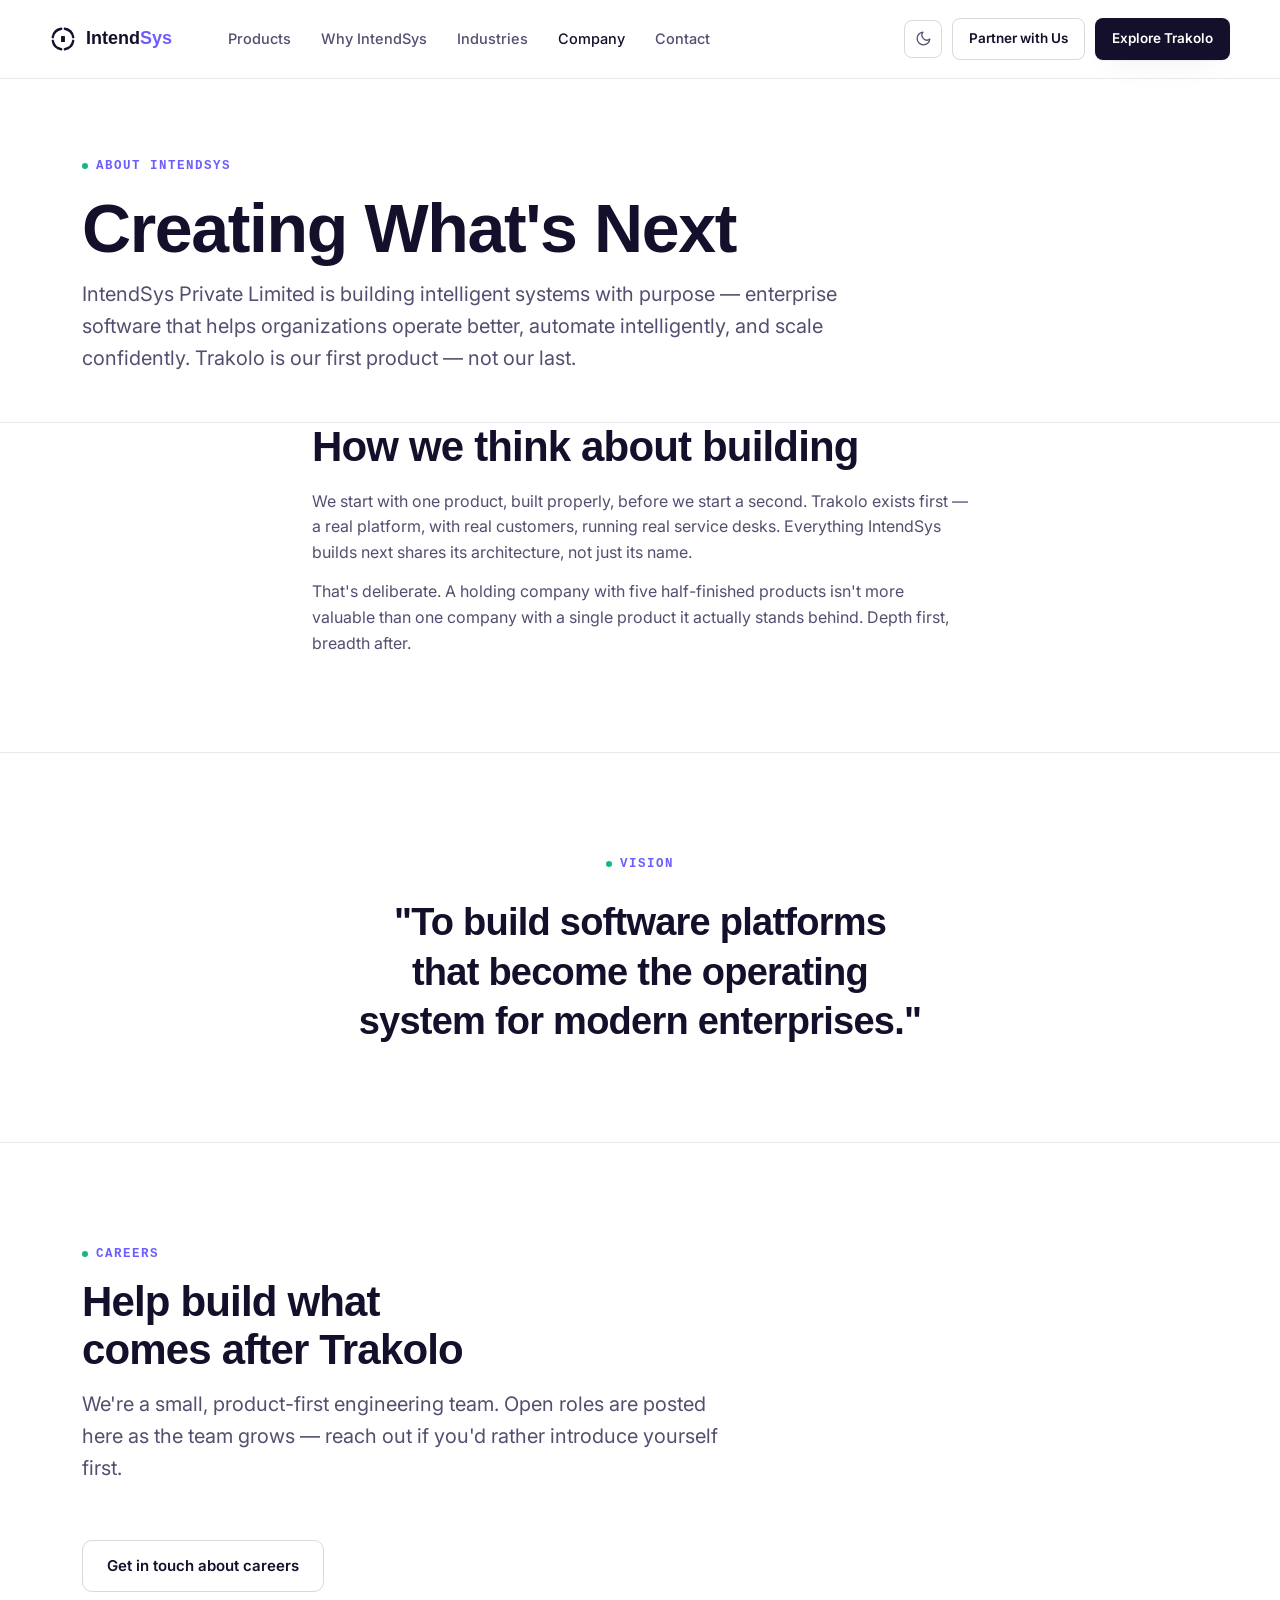
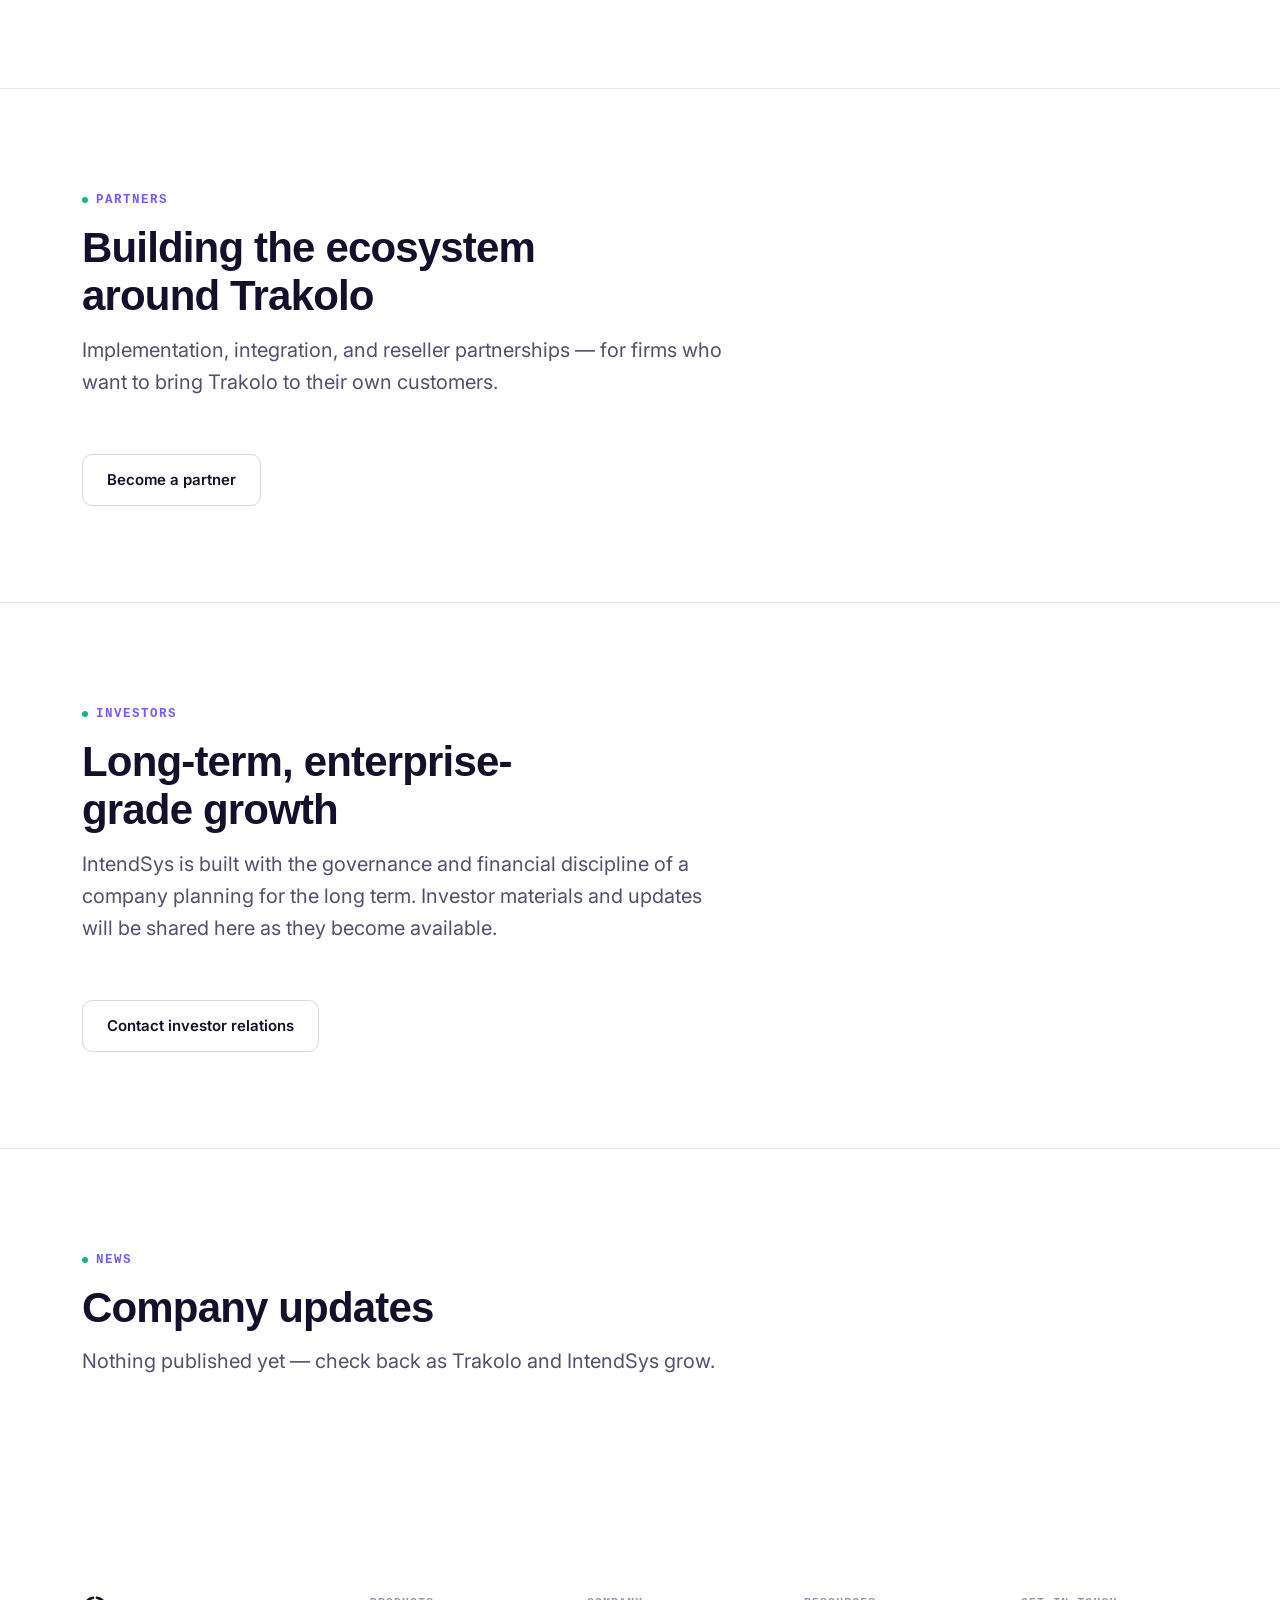
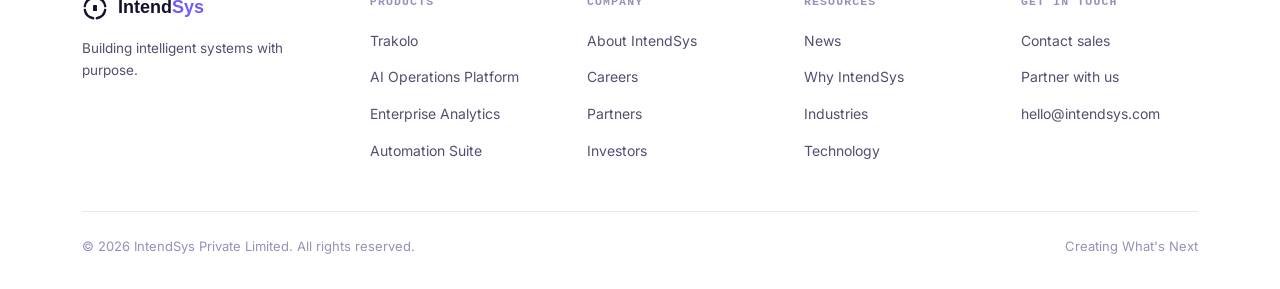
==== commit e4fd8db2: "Legal name to 'IntendSys Private Limited'; two-tone wordmark - Corrects 'IntendSys Technologies Priv" ====
--- a/about.html
+++ b/about.html
@@ -4,7 +4,7 @@
 <meta charset="UTF-8">
 <meta name="viewport" content="width=device-width, initial-scale=1.0">
 <title>About IntendSys — Creating What's Next</title>
-<meta name="description" content="IntendSys Technologies Private Limited — the company behind Trakolo. Our vision, careers, partners, investors, and news.">
+<meta name="description" content="IntendSys Private Limited — the company behind Trakolo. Our vision, careers, partners, investors, and news.">
 <link rel="icon" href="data:image/svg+xml,%3Csvg xmlns='http://www.w3.org/2000/svg' viewBox='0 0 100 100'%3E%3Cpath d='M56.95 10.61A40 40 0 0189.39 43.05M89.39 56.95A40 40 0 0156.95 89.39M43.05 89.39A40 40 0 0110.61 56.95M10.61 43.05A40 40 0 0143.05 10.61' fill='none' stroke='%2314102B' stroke-width='9' stroke-linecap='round'/%3E%3Crect x='42.5' y='38.5' width='15' height='23' rx='2.2' fill='%2314102B'/%3E%3C/svg%3E">
 <link rel="stylesheet" href="styles.css">
 </head>
@@ -14,7 +14,7 @@
   <nav class="wrap nav">
     <a href="index.html" class="logo">
       <svg viewBox="0 0 100 100"><path d="M56.95 10.61A40 40 0 0189.39 43.05M89.39 56.95A40 40 0 0156.95 89.39M43.05 89.39A40 40 0 0110.61 56.95M10.61 43.05A40 40 0 0143.05 10.61" fill="none" stroke="currentColor" stroke-width="9" stroke-linecap="round"/><rect x="42.5" y="38.5" width="15" height="23" rx="2.2" fill="currentColor"/></svg>
-      IntendSys
+      <span class="logo-text">Intend<span class="accent">Sys</span></span>
     </a>
     <button class="nav-toggle" aria-label="Toggle menu" aria-expanded="false">☰</button>
     <div class="nav-links">
@@ -39,7 +39,7 @@
   <div class="wrap">
     <span class="eyebrow">About IntendSys</span>
     <h1>Creating What's Next</h1>
-    <p class="lead">IntendSys Technologies Private Limited is building intelligent systems with purpose — enterprise software that helps organizations operate better, automate intelligently, and scale confidently. Trakolo is our first product — not our last.</p>
+    <p class="lead">IntendSys Private Limited is building intelligent systems with purpose — enterprise software that helps organizations operate better, automate intelligently, and scale confidently. Trakolo is our first product — not our last.</p>
   </div>
 </section>
 
@@ -107,7 +107,7 @@
       <div class="footer-brand">
         <a href="index.html" class="logo">
           <svg viewBox="0 0 100 100"><path d="M56.95 10.61A40 40 0 0189.39 43.05M89.39 56.95A40 40 0 0156.95 89.39M43.05 89.39A40 40 0 0110.61 56.95M10.61 43.05A40 40 0 0143.05 10.61" fill="none" stroke="currentColor" stroke-width="9" stroke-linecap="round"/><rect x="42.5" y="38.5" width="15" height="23" rx="2.2" fill="currentColor"/></svg>
-          IntendSys
+          <span class="logo-text">Intend<span class="accent">Sys</span></span>
         </a>
         <p>Building intelligent systems with purpose.</p>
       </div>
@@ -148,7 +148,7 @@
       </div>
     </div>
     <div class="footer-bottom">
-      <span>© 2026 IntendSys Technologies Private Limited. All rights reserved.</span>
+      <span>© 2026 IntendSys Private Limited. All rights reserved.</span>
       <span>Creating What's Next</span>
     </div>
   </div>
--- a/styles.css
+++ b/styles.css
@@ -123,6 +123,7 @@
 .nav{ display:flex; align-items:center; padding: 18px 0; gap: 12px; }
 .logo{ display:flex; align-items:center; gap:10px; font-family: var(--display); font-weight:600; font-size:18px; color: var(--ink); flex-shrink:0; }
 .logo svg{ width:26px; height:26px; color: var(--navy); }
+.logo .accent{ color: var(--blue); }
 :root[data-theme="dark"] .logo svg{ color: var(--ink); }
 @media (prefers-color-scheme: dark){ .logo svg{ color: var(--ink); } }
 
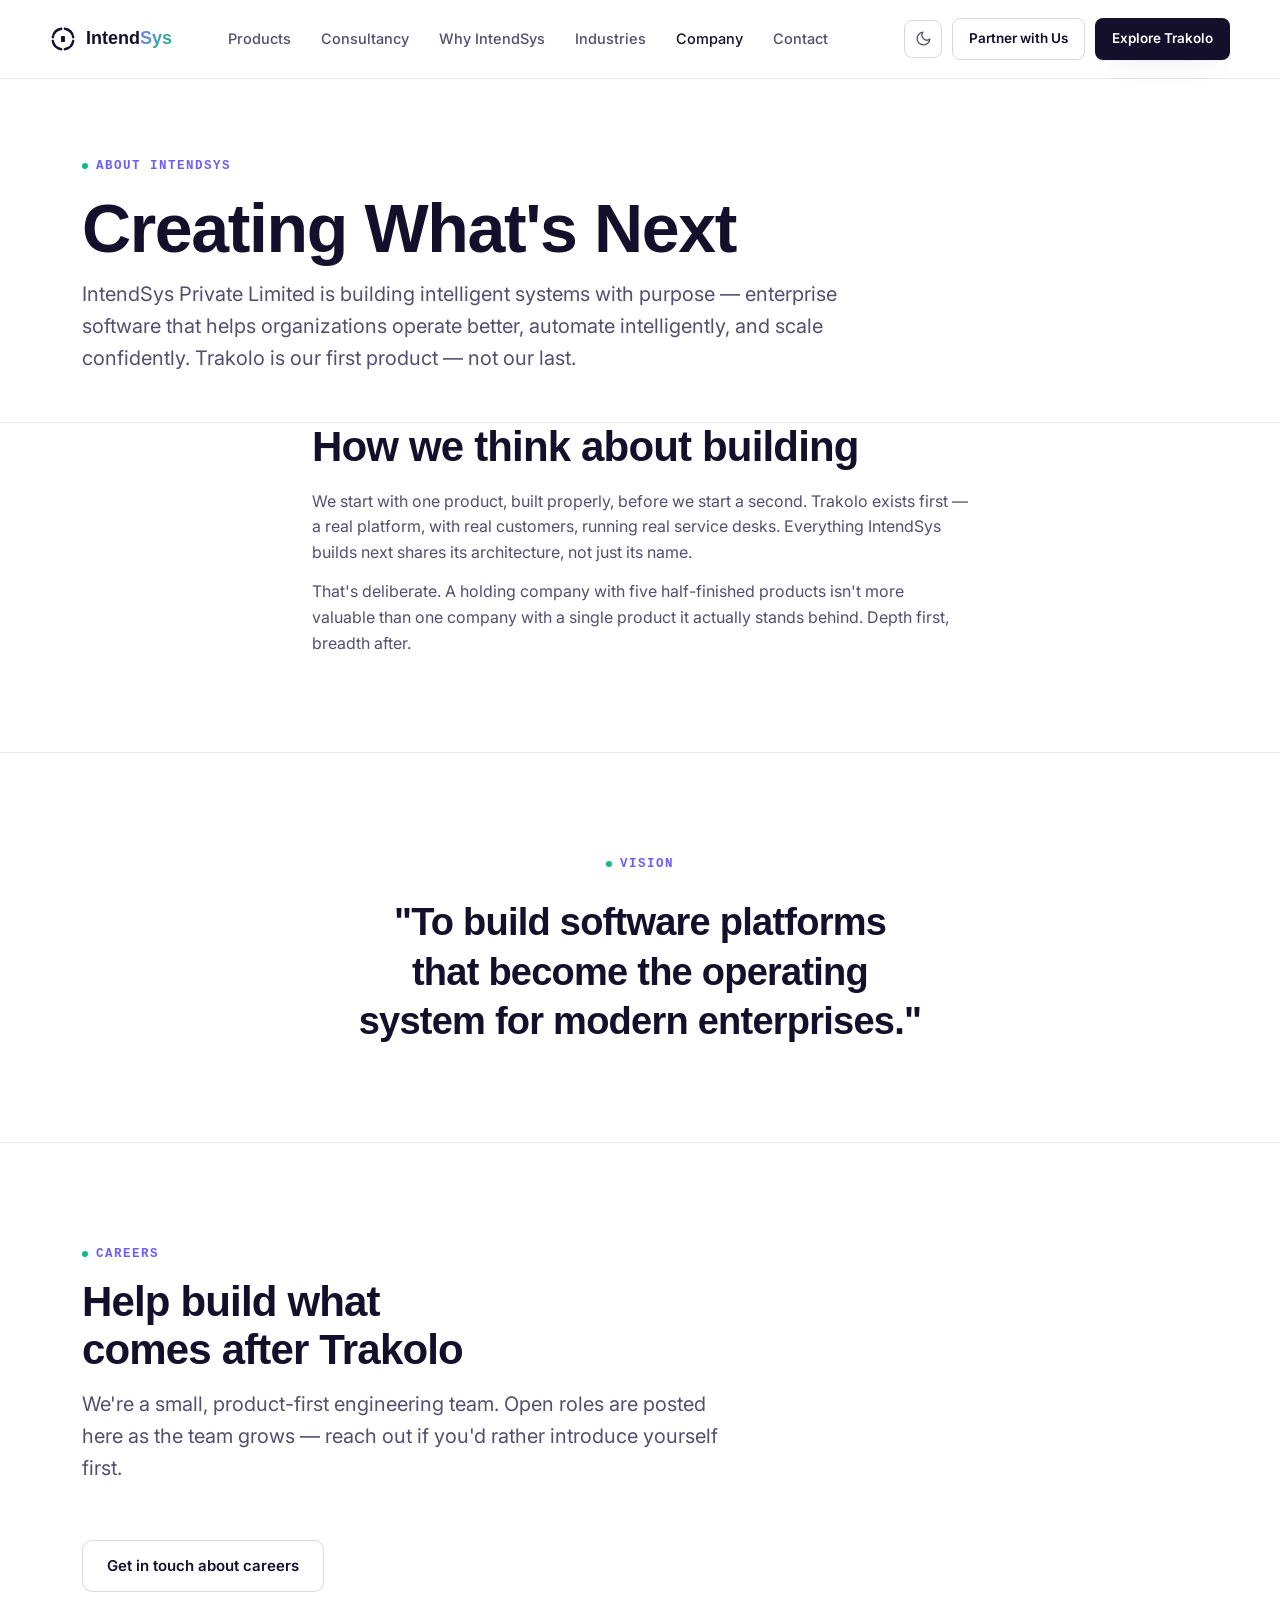
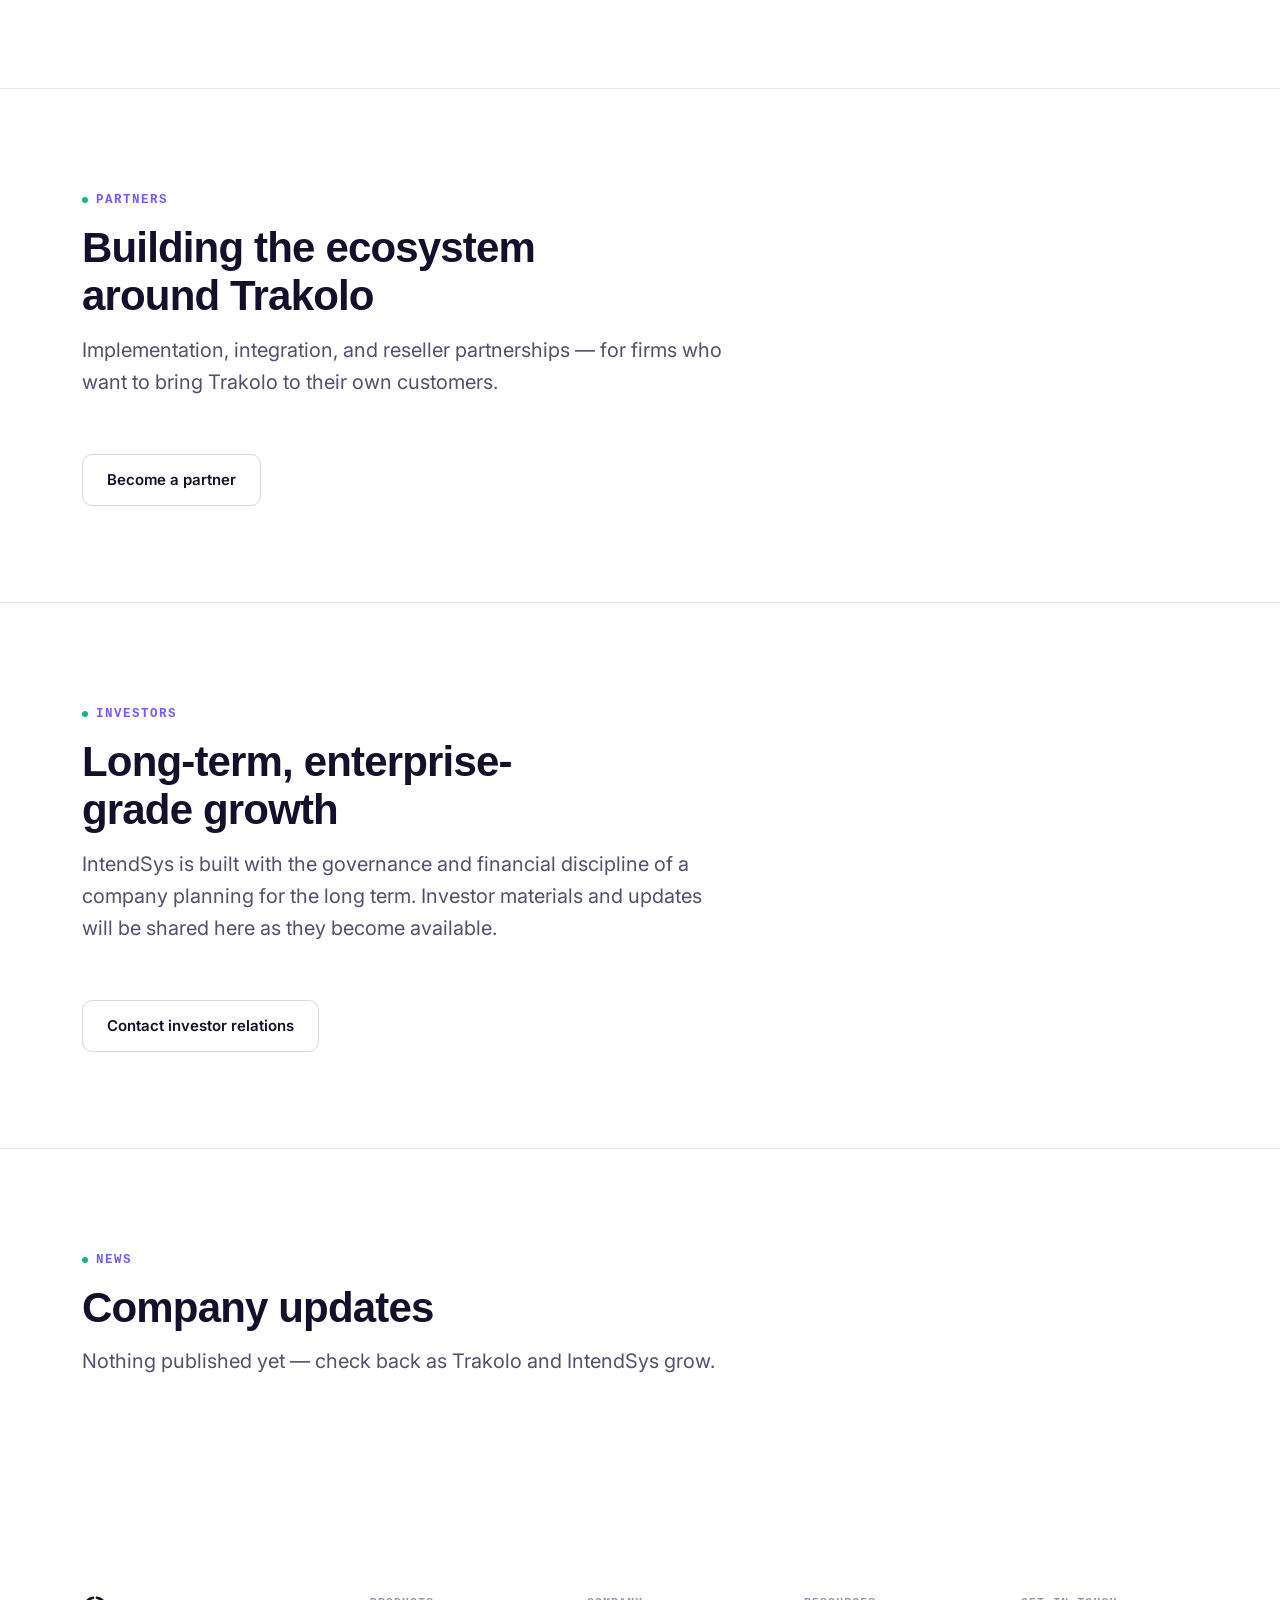
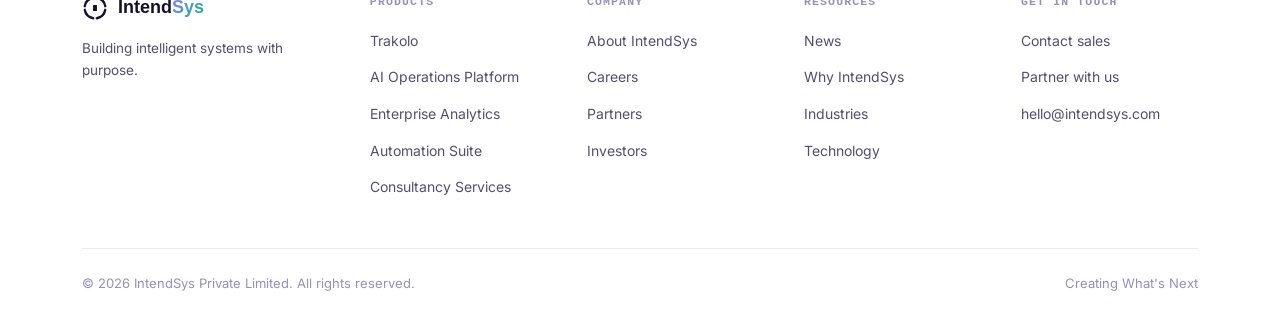
==== commit 28505dfd: "Add Consultancy Services to IntendSys New section on the homepage covering ITSM/service-management a" ====
--- a/about.html
+++ b/about.html
@@ -19,6 +19,7 @@
     <button class="nav-toggle" aria-label="Toggle menu" aria-expanded="false">☰</button>
     <div class="nav-links">
       <a href="index.html#products">Products</a>
+      <a href="index.html#consultancy">Consultancy</a>
       <a href="index.html#why">Why IntendSys</a>
       <a href="index.html#industries">Industries</a>
       <a href="about.html" class="current">Company</a>
@@ -118,6 +119,7 @@
           <li><a href="index.html#products">AI Operations Platform</a></li>
           <li><a href="index.html#products">Enterprise Analytics</a></li>
           <li><a href="index.html#products">Automation Suite</a></li>
+          <li><a href="index.html#consultancy">Consultancy Services</a></li>
         </ul>
       </div>
       <div class="footer-col">
--- a/styles.css
+++ b/styles.css
@@ -123,7 +123,13 @@
 .nav{ display:flex; align-items:center; padding: 18px 0; gap: 12px; }
 .logo{ display:flex; align-items:center; gap:10px; font-family: var(--display); font-weight:600; font-size:18px; color: var(--ink); flex-shrink:0; }
 .logo svg{ width:26px; height:26px; color: var(--navy); }
-.logo .accent{ color: var(--blue); }
+.logo .accent{
+  color: var(--blue); /* fallback for browsers without background-clip:text */
+  background: linear-gradient(135deg, #8B7CFF, var(--emerald));
+  -webkit-background-clip: text;
+  background-clip: text;
+  -webkit-text-fill-color: transparent;
+}
 :root[data-theme="dark"] .logo svg{ color: var(--ink); }
 @media (prefers-color-scheme: dark){ .logo svg{ color: var(--ink); } }
 
